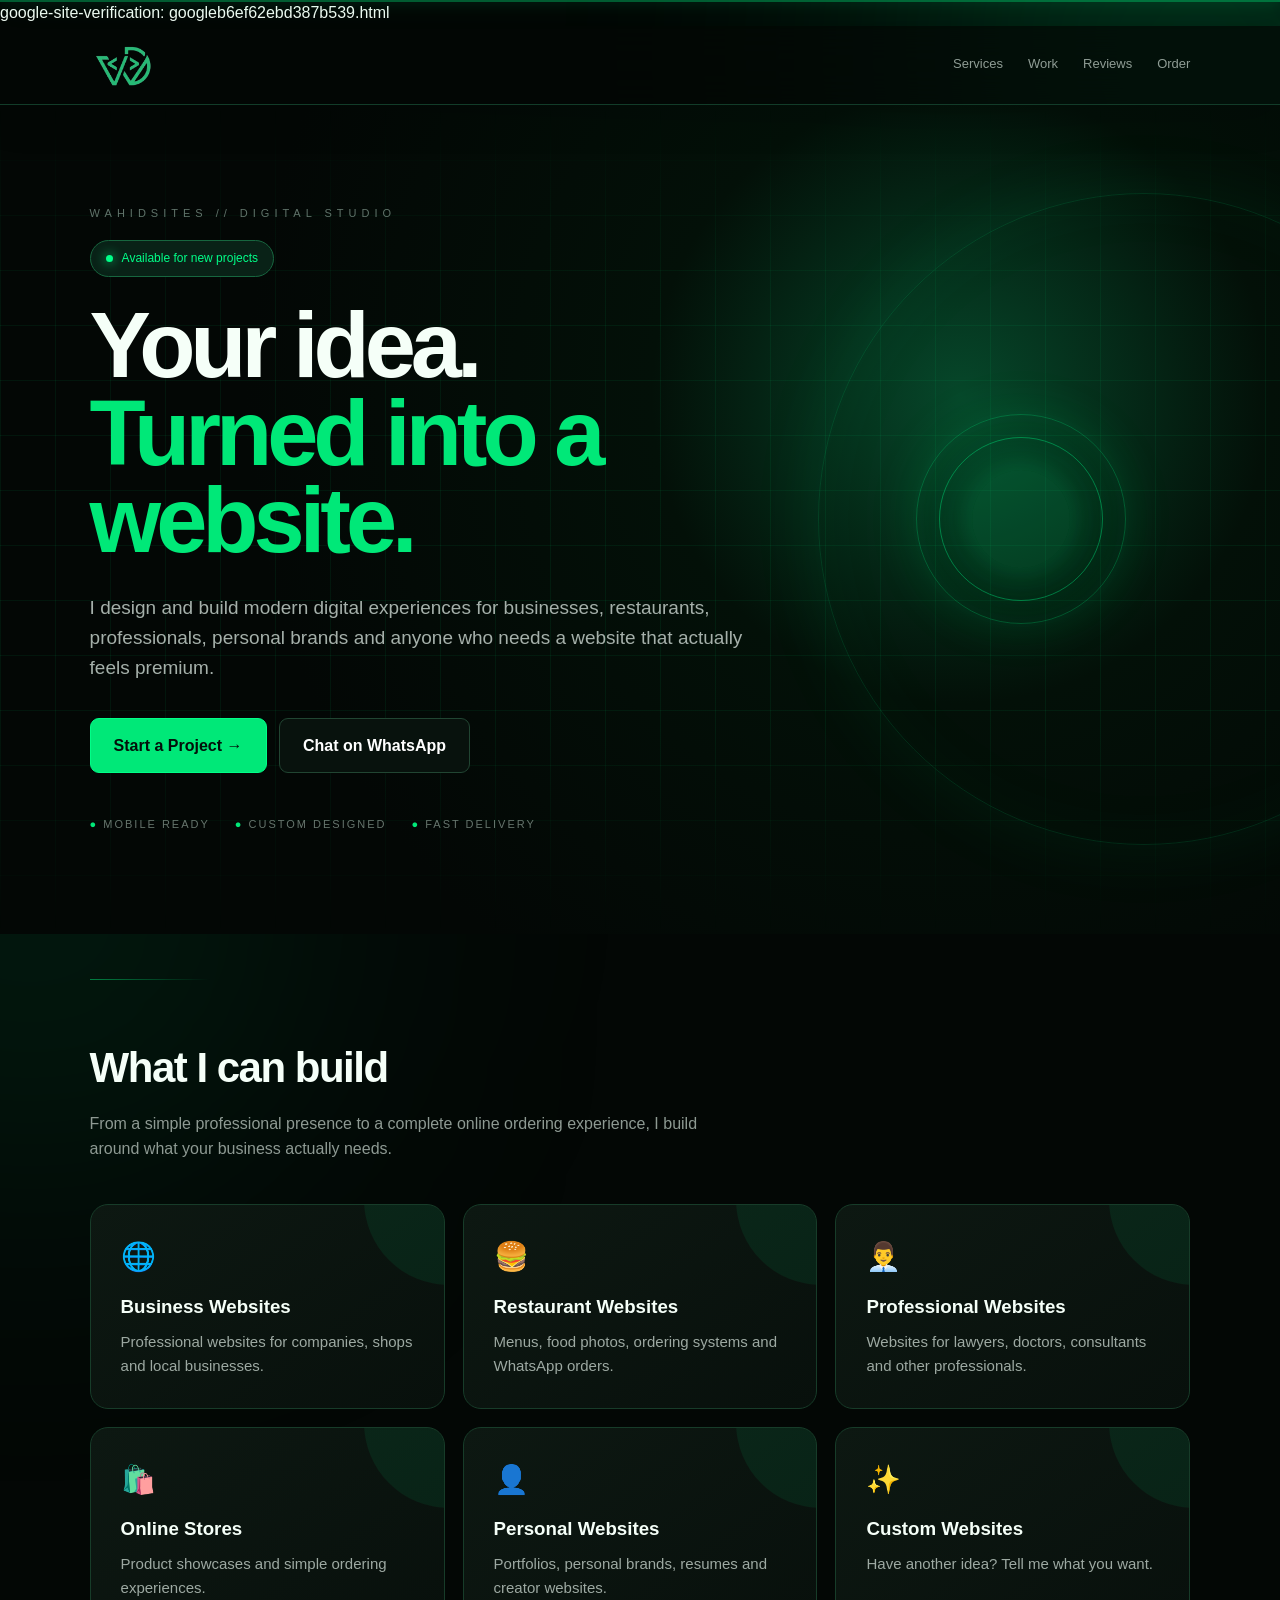
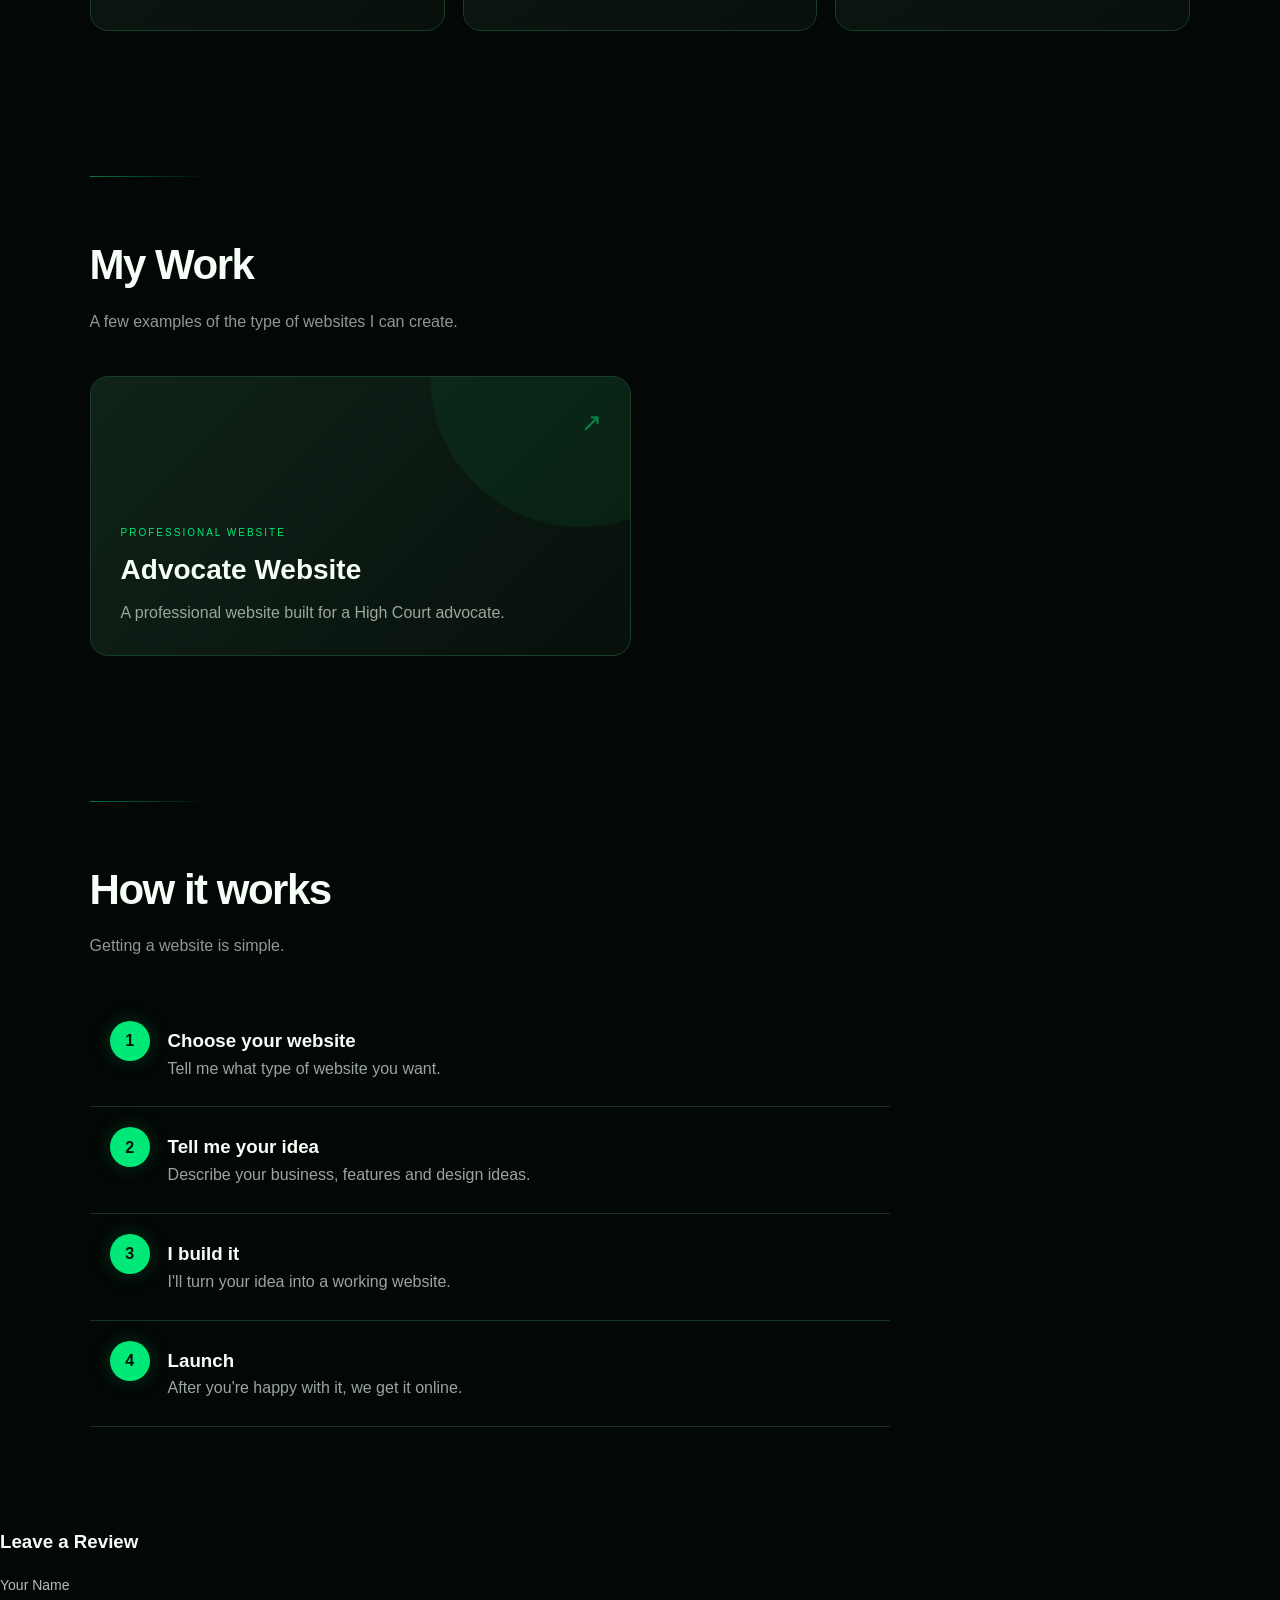
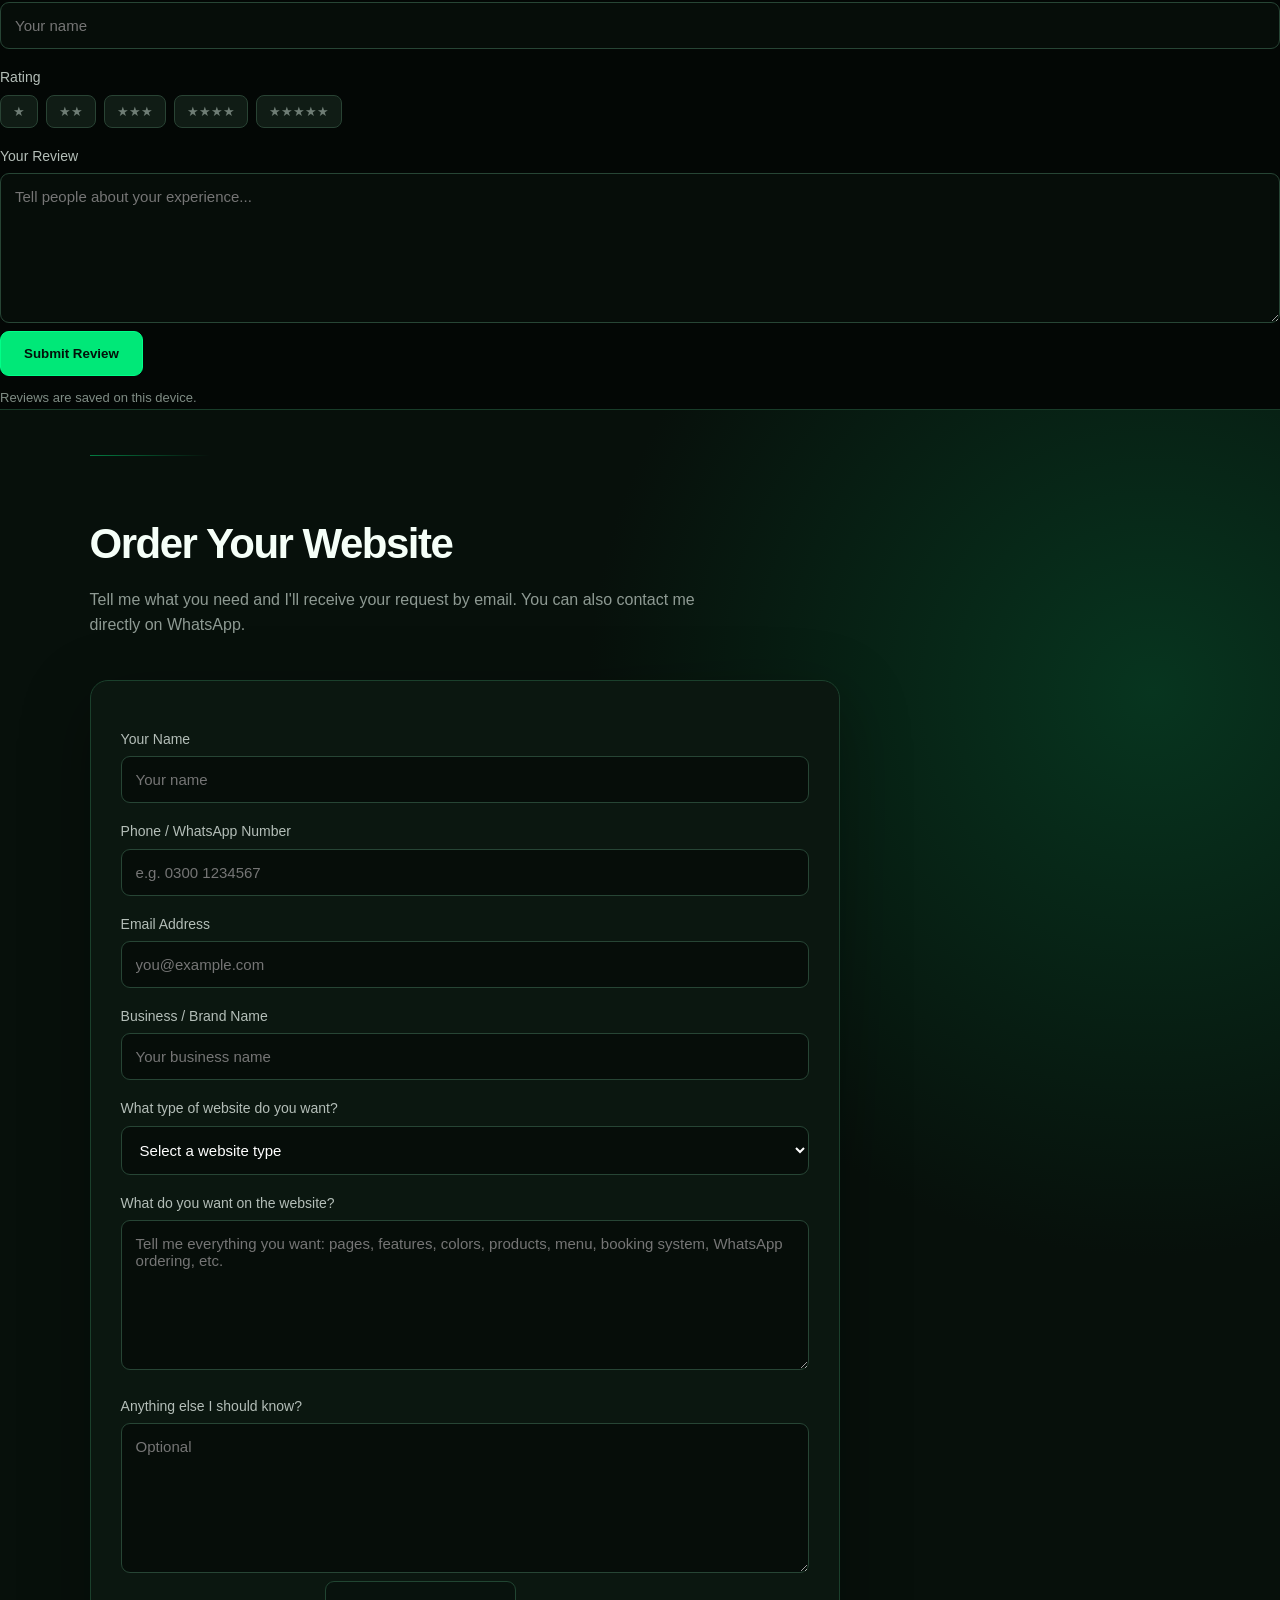
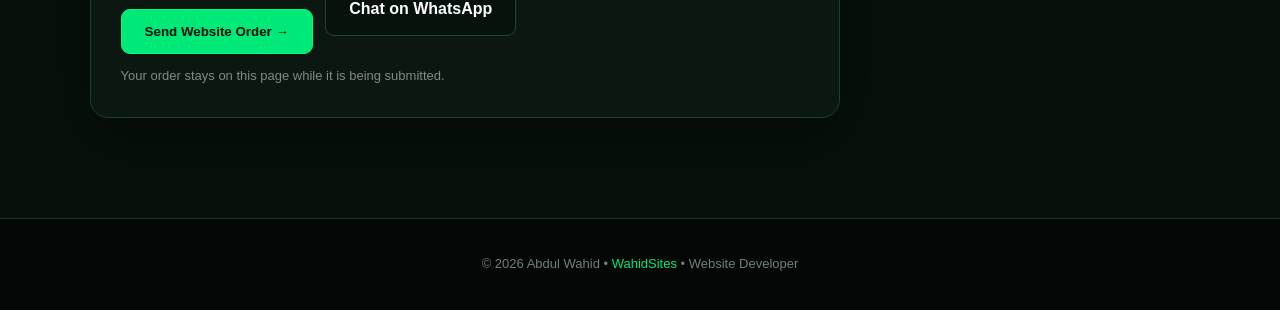
==== index.html @ 26270571 "Update print statement from 'Hello' to 'Goodbye'" ====
<!DOCTYPE html>
<html lang="en">
<head>
<meta charset="UTF-8">
   google-site-verification: googleb6ef62ebd387b539.html
<meta name="google-site-verification" content="Mz0aRYkKHpC87DE970Jz49pxhAoBp7VcZdYqA53B01c" />
   <meta name="viewport" content="width=device-width, initial-scale=1.0">
<title>Abdul Wahid | WahidSites</title>
<meta name="description" content="Abdul Wahid creates modern, futuristic websites for businesses, restaurants, professionals and personal brands.">
<style>
/* =========================
   RESET
========================= */
*{
    box-sizing:border-box;
    margin:0;
    padding:0;
}
html{
    scroll-behavior:smooth;
}
body{
    font-family:Arial,Helvetica,sans-serif;
    background:#030705;
    color:#f5fff8;
    line-height:1.6;
    overflow-x:hidden;
    cursor:default;
}
a{
    text-decoration:none;
    color:inherit;
}
button,
input,
textarea,
select{
    font-family:inherit;
}
/* =========================
   FUTURISTIC BACKGROUND
========================= */
body::before{
    content:"";
    position:fixed;
    width:600px;
    height:600px;
    background:#00ff8830;
    filter:blur(150px);
    border-radius:50%;
    top:-250px;
    right:-220px;
    z-index:-5;
    animation:floatGlow 10s ease-in-out infinite alternate;
}
body::after{
    content:"";
    position:fixed;
    width:500px;
    height:500px;
    background:#008f5030;
    filter:blur(150px);
    border-radius:50%;
    bottom:-250px;
    left:-220px;
    z-index:-5;
    animation:floatGlow 12s ease-in-out infinite alternate-reverse;
}
/* =========================
   ANIMATIONS
========================= */
@keyframes floatGlow{
    0%{
        transform:translate(0,0) scale(1);
    }
    100%{
        transform:translate(80px,60px) scale(1.25);
    }
}
@keyframes glow{
    0%,100%{
        text-shadow:
        0 0 8px #00ff8840,
        0 0 20px #00ff8820;
    }
    50%{
        text-shadow:
        0 0 15px #00ff8880,
        0 0 40px #00ff8840;
    }
}
@keyframes pulse{
    0%,100%{
        box-shadow:0 0 0 0 #00ff8830;
    }
    50%{
        box-shadow:0 0 0 14px #00ff8800;
    }
}
@keyframes slideUp{
    from{
        opacity:0;
        transform:translateY(45px);
    }
    to{
        opacity:1;
        transform:translateY(0);
    }
}
@keyframes fadeIn{
    from{
        opacity:0;
    }
    to{
        opacity:1;
    }
}
@keyframes spin{
    from{
        transform:rotate(0deg);
    }
    to{
        transform:rotate(360deg);
    }
}
@keyframes reverseSpin{
    from{
        transform:rotate(360deg);
    }
    to{
        transform:rotate(0deg);
    }
}
@keyframes scan{
    0%{
        transform:translateY(-100%);
        opacity:0;
    }
    15%{
        opacity:1;
    }
    85%{
        opacity:1;
    }
    100%{
        transform:translateY(100vh);
        opacity:0;
    }
}
@keyframes gridMove{
    from{
        background-position:0 0;
    }
    to{
        background-position:0 80px;
    }
}
@keyframes float{
    0%,100%{
        transform:translateY(0);
    }
    50%{
        transform:translateY(-12px);
    }
}
@keyframes blink{
    0%,45%{
        opacity:1;
    }
    50%,100%{
        opacity:0;
    }
}
@keyframes borderFlow{
    0%{
        background-position:0% 50%;
    }
    50%{
        background-position:100% 50%;
    }
    100%{
        background-position:0% 50%;
    }
}
/* =========================
   PAGE SCAN LINE
========================= */
body{
    position:relative;
}
body .scanline{
    position:fixed;
    left:0;
    top:0;
    width:100%;
    height:2px;
    background:#00ff88;
    box-shadow:
        0 0 12px #00ff88,
        0 0 30px #00ff88;
    opacity:.35;
    z-index:9999;
    pointer-events:none;
    animation:scan 8s linear infinite;
}
/* =========================
   NAVIGATION
========================= */
nav{
    position:sticky;
    top:0;
    z-index:1000;
    background:rgba(3,7,5,.72);
    backdrop-filter:blur(22px);
    border-bottom:1px solid #123c29;
    padding:15px 7%;
    display:flex;
    justify-content:space-between;
    align-items:center;
    box-shadow:
        0 10px 40px #00000030;
}
.logo{
    width:150px;
    height:48px;
    display:flex;
    align-items:center;
}
.logo img{
    max-width:150px;
    max-height:48px;
    object-fit:contain;
}
.logo-placeholder{
    font-size:22px;
    font-weight:bold;
    letter-spacing:-1px;
}
.logo-placeholder span{
    color:#00e878;
}
nav .links{
    display:flex;
    align-items:center;
}
nav a{
    margin-left:25px;
    color:#8f9d95;
    font-size:13px;
    transition:.3s;
    position:relative;
}
nav a::after{
    content:"";
    position:absolute;
    left:0;
    bottom:-7px;
    width:0;
    height:1px;
    background:#00ff88;
    box-shadow:0 0 8px #00ff88;
    transition:.3s;
}
nav a:hover{
    color:#00ff88;
    text-shadow:0 0 12px #00ff8866;
}
nav a:hover::after{
    width:100%;
}
/* =========================
   HERO
========================= */
.hero{
    min-height:92vh;
    display:flex;
    align-items:center;
    padding:100px 7%;
    position:relative;
    overflow:hidden;
    background:
        radial-gradient(
            circle at 75% 35%,
            #06472a 0,
            #031008 28%,
            #030705 65%
        );
}
/* Futuristic grid */
.hero::before{
    content:"";
    position:absolute;
    inset:0;
    background-image:
        linear-gradient(#00ff8810 1px,transparent 1px),
        linear-gradient(90deg,#00ff8810 1px,transparent 1px);
    background-size:55px 55px;
    mask-image:
        linear-gradient(
            to bottom,
            transparent,
            black 25%,
            black 75%,
            transparent
        );
    animation:gridMove 8s linear infinite;
    pointer-events:none;
}
/* Massive orbital ring */
.hero::after{
    content:"";
    position:absolute;
    width:650px;
    height:650px;
    right:-190px;
    top:50%;
    transform:translateY(-50%);
    border:1px solid #00ff8820;
    border-radius:50%;
    box-shadow:
        0 0 80px #00ff8810,
        inset 0 0 80px #00ff8808;
    animation:spin 25s linear infinite;
    pointer-events:none;
}
.hero-content{
    max-width:850px;
    position:relative;
    z-index:5;
    animation:slideUp 1s ease;
}
/* Decorative futuristic text */
.hero-kicker{
    color:#60736a;
    font-size:11px;
    letter-spacing:5px;
    text-transform:uppercase;
    margin-bottom:18px;
}
.badge{
    display:inline-flex;
    align-items:center;
    gap:9px;
    border:1px solid #17663f;
    color:#00ff88;
    background:#092217;
    border-radius:30px;
    padding:8px 15px;
    font-size:12px;
    margin-bottom:25px;
    animation:pulse 3s infinite;
}
.badge-dot{
    width:7px;
    height:7px;
    border-radius:50%;
    background:#00ff88;
    box-shadow:0 0 12px #00ff88;
    animation:blink 1.5s infinite;
}
h1{
    font-size:clamp(48px,8vw,92px);
    line-height:.95;
    letter-spacing:-5px;
    margin-bottom:28px;
}
h1 .green{
    color:#00e878;
    animation:glow 3s infinite;
}
.hero p{
    color:#a5b0aa;
    font-size:19px;
    max-width:680px;
    margin-bottom:34px;
}
.hero-status{
    display:flex;
    gap:25px;
    margin-top:35px;
    color:#66756d;
    font-size:11px;
    letter-spacing:2px;
    text-transform:uppercase;
}
.hero-status span{
    color:#00e878;
}
/* =========================
   HERO ORB
========================= */
.hero-orb{
    position:absolute;
    right:12%;
    top:50%;
    width:210px;
    height:210px;
    transform:translateY(-50%);
    border-radius:50%;
    border:1px solid #00ff8840;
    box-shadow:
        0 0 50px #00ff8820,
        inset 0 0 50px #00ff8815;
    animation:float 5s ease-in-out infinite;
    z-index:2;
}
.hero-orb::before{
    content:"";
    position:absolute;
    inset:22px;
    border:1px solid #00ff8860;
    border-radius:50%;
    animation:reverseSpin 12s linear infinite;
}
.hero-orb::after{
    content:"";
    position:absolute;
    inset:55px;
    border-radius:50%;
    background:#00ff8820;
    box-shadow:
        0 0 50px #00ff8840,
        0 0 100px #00ff8820;
    animation:pulse 2.5s infinite;
}
/* =========================
   BUTTONS
========================= */
.btn{
    display:inline-block;
    background:#00e878;
    color:#03100a;
    font-weight:bold;
    padding:14px 23px;
    border-radius:9px;
    border:1px solid #00ff88;
    cursor:pointer;
    margin-right:8px;
    transition:.35s;
    position:relative;
    overflow:hidden;
    box-shadow:0 0 0 0 #00ff8800;
}
.btn::before{
    content:"";
    position:absolute;
    top:0;
    left:-120%;
    width:100%;
    height:100%;
    background:linear-gradient(
        90deg,
        transparent,
        #ffffff55,
        transparent
    );
    transition:.5s;
}
.btn:hover::before{
    left:120%;
}
.btn:hover{
    transform:translateY(-5px) scale(1.04);
    background:#31ff9d;
    box-shadow:
        0 12px 40px #00ff8838,
        0 0 25px #00ff8820;
}
.btn.dark{
    background:#08120d;
    color:white;
    border:1px solid #214532;
}
.btn.dark:hover{
    background:#10261a;
    border-color:#00e878;
}
/* =========================
   SECTIONS
========================= */
section{
    padding:100px 7%;
    position:relative;
}
.section-title{
    font-size:42px;
    margin-bottom:10px;
    letter-spacing:-1.5px;
}
.section-sub{
    color:#8e9a93;
    max-width:650px;
    margin-bottom:42px;
}
/* =========================
   SECTION DECORATION
========================= */
section::before{
    content:"";
    position:absolute;
    width:120px;
    height:1px;
    top:45px;
    left:7%;
    background:linear-gradient(
        90deg,
        #00e878,
        transparent
    );
    opacity:.5;
}
/* =========================
   SERVICES
========================= */
.grid{
    display:grid;
    grid-template-columns:repeat(3,1fr);
    gap:18px;
}
.card{
    background:
        linear-gradient(
            145deg,
            #0d1812,
            #08100c
        );
    border:1px solid #173c29;
    border-radius:18px;
    padding:30px;
    transition:.45s;
    position:relative;
    overflow:hidden;
}
.card::before{
    content:"";
    position:absolute;
    width:170px;
    height:170px;
    background:#00ff8812;
    border-radius:50%;
    right:-90px;
    top:-90px;
    transition:.5s;
}
.card::after{
    content:"";
    position:absolute;
    left:-100%;
    top:0;
    width:70%;
    height:1px;
    background:linear-gradient(
        90deg,
        transparent,
        #00ff88,
        transparent
    );
    transition:.6s;
}
.card:hover{
    transform:translateY(-12px) scale(1.015);
    border-color:#00e878;
    box-shadow:
        0 25px 60px #00ff8815,
        0 0 25px #00ff8808;
}
.card:hover::before{
    transform:scale(2.2);
}
.card:hover::after{
    left:120%;
}
.card h3{
    margin:12px 0 8px;
}
.card p{
    color:#9da9a2;
    font-size:15px;
}
.icon{
    font-size:28px;
    transition:.45s;
}
.card:hover .icon{
    transform:scale(1.3) rotate(8deg);
    filter:drop-shadow(0 0 10px #00ff88);
}
/* =========================
   WORK
========================= */
.work{
    display:grid;
    grid-template-columns:repeat(2,1fr);
    gap:18px;
}
.project{
    min-height:280px;
    border-radius:18px;
    padding:30px;
    background:
        linear-gradient(
            135deg,
            #102319,
            #07100b
        );
    border:1px solid #183d2a;
    display:flex;
    flex-direction:column;
    justify-content:flex-end;
    transition:.45s;
    position:relative;
    overflow:hidden;
}
.project::before{
    content:"";
    position:absolute;
    width:300px;
    height:300px;
    background:#00e87810;
    border-radius:50%;
    top:-150px;
    right:-100px;
    transition:.6s;
}
.project::after{
    content:"↗";
    position:absolute;
    right:28px;
    top:25px;
    font-size:25px;
    color:#00e878;
    opacity:.5;
    transition:.3s;
}
.project:hover{
    transform:translateY(-10px);
    border-color:#00e878;
    box-shadow:
        0 25px 65px #00ff8817,
        inset 0 0 40px #00ff8808;
}
.project:hover::before{
    transform:scale(1.8);
}
.project:hover::after{
    transform:translate(5px,-5px);
    opacity:1;
}
.project small{
    color:#00e878;
    letter-spacing:2px;
    font-size:10px;
}
.project h3{
    font-size:28px;
    margin:7px 0;
}
.project p{
    color:#9ba69f;
}
/* =========================
   PROCESS
========================= */
.steps{
    max-width:800px;
}
.step{
    position:relative;
    padding:25px 25px 25px 78px;
    border-bottom:1px solid #173326;
    transition:.35s;
}
.step:hover{
    padding-left:90px;
    background:#00ff8805;
}
.step-number{
    position:absolute;
    left:20px;
    top:20px;
    width:40px;
    height:40px;
    border-radius:50%;
    background:#00e878;
    color:#03100a;
    font-weight:bold;
    display:flex;
    align-items:center;
    justify-content:center;
    box-shadow:
        0 0 20px #00ff8830;
    transition:.3s;
}
.step:hover .step-number{
    transform:scale(1.15);
    box-shadow:
        0 0 30px #00ff8860;
}
.step p{
    color:#9aa69f;
}
/* =========================
   REVIEW FORM
========================= */
.review-form{
    max-width:750px;
    background:#0c1711;
    border:1px solid #193c29;
    padding:30px;
    border-radius:18px;
    box-shadow:
        0 20px 60px #00000035;
}
.rating-buttons{
    display:flex;
    gap:8px;
    margin-bottom:10px;
}
.rating-buttons button{
    background:#101c15;
    color:#6f7d75;
    border:1px solid #294334;
    border-radius:8px;
    padding:8px 12px;
    cursor:pointer;
    transition:.2s;
}
.rating-buttons button:hover,
.rating-buttons button.selected{
    background:#00e878;
    color:#03100a;
    border-color:#00e878;
    box-shadow:0 0 15px #00ff8830;
}
/* =========================
   ORDER
========================= */
.order{
    background:
        radial-gradient(
            circle at 90% 20%,
            #07351f,
            #07100b 35%
        );
    border-top:1px solid #183c29;
}
form{
    max-width:750px;
    background:#0b1710;
    padding:30px;
    border-radius:18px;
    border:1px solid #1b402c;
    box-shadow:
        0 20px 70px #00000055;
}
label{
    display:block;
    color:#b4beb8;
    font-size:14px;
    margin:17px 0 6px;
}
input,
textarea,
select{
    width:100%;
    background:#060d09;
    color:white;
    border:1px solid #274535;
    border-radius:9px;
    padding:14px;
    font-size:15px;
    outline:none;
    transition:.3s;
}
input:focus,
textarea:focus,
select:focus{
    border-color:#00e878;
    box-shadow:
        0 0 0 3px #00ff8812,
        0 0 20px #00ff8808;
}
textarea{
    min-height:150px;
    resize:vertical;
}
.order-note{
    color:#7f8c84;
    font-size:13px;
    margin-top:12px;
}
.success-message{
    display:none;
    margin-top:20px;
    padding:18px;
    border-radius:12px;
    background:#092519;
    border:1px solid #00e878;
    color:#aaffd1;
    box-shadow:0 0 30px #00ff8815;
}
/* =========================
   WHATSAPP
========================= */
.whatsapp-float{
    position:fixed;
    right:22px;
    bottom:22px;
    width:58px;
    height:58px;
    border-radius:50%;
    background:#25d366;
    color:white;
    display:flex;
    align-items:center;
    justify-content:center;
    font-size:27px;
    z-index:2000;
    box-shadow:
        0 10px 35px #25d36655;
    animation:pulse 2.5s infinite;
    transition:.3s;
}
.whatsapp-float:hover{
    transform:scale(1.15);
    box-shadow:
        0 0 30px #25d366,
        0 10px 40px #25d36655;
}
/* =========================
   FOOTER
========================= */
footer{
    padding:35px 7%;
    text-align:center;
    color:#718078;
    border-top:1px solid #173326;
    font-size:13px;
}
.footer-green{
    color:#00e878;
}
/* =========================
   SCROLL REVEAL
========================= */
.reveal{
    opacity:0;
    transform:translateY(45px);
    transition:
        opacity .9s ease,
        transform .9s cubic-bezier(.2,.8,.2,1);
}
.reveal.visible{
    opacity:1;
    transform:translateY(0);
}
/* =========================
   MOBILE
========================= */
@media(max-width:900px){
    nav{
        padding:15px 5%;
    }
    nav .links a{
        margin-left:10px;
        font-size:11px;
    }
    .hero{
        padding:80px 6%;
    }
    .hero-orb{
        opacity:.25;
        right:-80px;
    }
    .grid,
    .work,
    .review-grid{
        grid-template-columns:1fr;
    }
    section{
        padding:75px 6%;
    }
    section::before{
        left:6%;
    }
}
@media(max-width:600px){
    nav{
        padding:13px 5%;
    }
    .logo{
        width:110px;
        height:40px;
    }
    .logo img{
        max-width:110px;
        max-height:40px;
    }
    nav .links{
        gap:7px;
    }
    nav a{
        margin-left:5px !important;
        font-size:9px !important;
    }
    .hero{
        min-height:88vh;
        padding:75px 6%;
    }
    .hero::after{
        width:450px;
        height:450px;
        right:-250px;
    }
    .hero-orb{
        width:160px;
        height:160px;
        right:-70px;
        opacity:.2;
    }
    .hero-kicker{
        font-size:9px;
        letter-spacing:3px;
    }
    h1{
        font-size:52px;
        letter-spacing:-4px;
    }
    .hero p{
        font-size:16px;
    }
    .hero-status{
        flex-direction:column;
        gap:8px;
    }
    .section-title{
        font-size:34px;
    }
    form{
        padding:22px;
    }
    .btn{
        margin-bottom:10px;
    }
}
/* =========================
   REDUCE MOTION
========================= */
@media(prefers-reduced-motion:reduce){
    *,
    *::before,
    *::after{
        animation-duration:.01ms !important;
        animation-iteration-count:1 !important;
        scroll-behavior:auto !important;
        transition-duration:.01ms !important;
    }
}
</style>
</head>
<body>
<div class="scanline"></div>
<!-- =========================
     NAVIGATION
========================= -->
<nav>
<div class="logo">
<!--
PUT YOUR LOGO HERE
Rename your logo file to:
logo.png
Then place it in the same folder as this HTML file.
-->
<img
    src="logo.png"
    alt="WahidSites Logo"
>
</div>
<div class="links">
<a href="#services">
    Services
</a>
<a href="#work">
    Work
</a>
<a href="#reviews">
    Reviews
</a>
<a href="#order">
    Order
</a>
</div>
</nav>
<!-- =========================
     HERO
========================= -->
<header class="hero">
<div class="hero-orb"></div>
<div class="hero-content">
<div class="hero-kicker">
    WAHIDSITES // DIGITAL STUDIO
</div>
<div class="badge">
    <span class="badge-dot"></span>
    Available for new projects
</div>
<h1>
    Your idea.
    <br>
    <span class="green">
        Turned into a website.
    </span>
</h1>
<p>
    I design and build modern digital experiences
    for businesses, restaurants, professionals,
    personal brands and anyone who needs a website
    that actually feels premium.
</p>
<a
    class="btn"
    href="#order"
>
    Start a Project →
</a>
<a
    class="btn dark"
    href="https://wa.me/923219494745"
    target="_blank"
>
    Chat on WhatsApp
</a>
<div class="hero-status">
    <div>
        <span>●</span> MOBILE READY
    </div>
    <div>
        <span>●</span> CUSTOM DESIGNED
    </div>
    <div>
        <span>●</span> FAST DELIVERY
    </div>
</div>
</div>
</header>
<!-- =========================
     SERVICES
========================= -->
<section
    id="services"
    class="reveal"
>
<h2 class="section-title">
    What I can build
</h2>
<p class="section-sub">
    From a simple professional presence to a complete
    online ordering experience, I build around what
    your business actually needs.
</p>
<div class="grid">
<div class="card">
    <div class="icon">
        🌐
    </div>
    <h3>
        Business Websites
    </h3>
    <p>
        Professional websites for companies,
        shops and local businesses.
    </p>
</div>
<div class="card">
    <div class="icon">
        🍔
    </div>
    <h3>
        Restaurant Websites
    </h3>
    <p>
        Menus, food photos, ordering systems
        and WhatsApp orders.
    </p>
</div>
<div class="card">
    <div class="icon">
        👨‍💼
    </div>
    <h3>
        Professional Websites
    </h3>
    <p>
        Websites for lawyers, doctors,
        consultants and other professionals.
    </p>
</div>
<div class="card">
    <div class="icon">
        🛍️
    </div>
    <h3>
        Online Stores
    </h3>
    <p>
        Product showcases and simple
        ordering experiences.
    </p>
</div>
<div class="card">
    <div class="icon">
        👤
    </div>
    <h3>
        Personal Websites
    </h3>
    <p>
        Portfolios, personal brands,
        resumes and creator websites.
    </p>
</div>
<div class="card">
    <div class="icon">
        ✨
    </div>
    <h3>
        Custom Websites
    </h3>
    <p>
        Have another idea?
        Tell me what you want.
    </p>
</div>
</div>
</section>
<!-- =========================
     WORK
========================= -->
<section
    id="work"
    class="reveal"
>
<h2 class="section-title">
    My Work
</h2>
<p class="section-sub">
    A few examples of the type of websites
    I can create.
</p>
<div class="work">
<a
    class="project"
    href="https://haroonchitrali.site"
    target="_blank"
>
    <small>
        PROFESSIONAL WEBSITE
    </small>
    <h3>
        Advocate Website
    </h3>
    <p>
        A professional website built for
        a High Court advocate.
    </p>
</a>
</div>
</section>
<!-- =========================
     PROCESS
========================= -->
<section class="reveal">
<h2 class="section-title">
    How it works
</h2>
<p class="section-sub">
    Getting a website is simple.
</p>
<div class="steps">
<div class="step">
    <div class="step-number">
        1
    </div>
    <h3>
        Choose your website
    </h3>
    <p>
        Tell me what type of website
        you want.
    </p>
</div>
<div class="step">
    <div class="step-number">
        2
    </div>
    <h3>
        Tell me your idea
    </h3>
    <p>
        Describe your business,
        features and design ideas.
    </p>
</div>
<div class="step">
    <div class="step-number">
        3
    </div>
    <h3>
        I build it
    </h3>
    <p>
        I'll turn your idea into
        a working website.
    </p>
</div>
<div class="step">
    <div class="step-number">
        4
    </div>
    <h3>
        Launch
    </h3>
    <p>
        After you're happy with it,
        we get it online.
    </p>
</div>
</div>
</section>
<h3>
    Leave a Review
</h3>
<label>
    Your Name
</label>
<input
    type="text"
    id="reviewName"
    placeholder="Your name"
>
<label>
    Rating
</label>
<div
    class="rating-buttons"
    id="ratingButtons"
>
    <button
        type="button"
        data-rating="1"
    >
        ★
    </button>
    <button
        type="button"
        data-rating="2"
    >
        ★★
    </button>
    <button
        type="button"
        data-rating="3"
    >
        ★★★
    </button>
    <button
        type="button"
        data-rating="4"
    >
        ★★★★
    </button>
    <button
        type="button"
        data-rating="5"
    >
        ★★★★★
    </button>
</div>
<label>
    Your Review
</label>
<textarea
    id="reviewText"
    placeholder="Tell people about your experience..."
></textarea>
<br>
<button
    class="btn"
    type="button"
    onclick="submitReview()"
>
    Submit Review
</button>
<p class="order-note">
    Reviews are saved on this device.
</p>
</div>
</section>
<!-- =========================
     ORDER
========================= -->
<section
    class="order reveal"
    id="order"
>
<h2 class="section-title">
    Order Your Website
</h2>
<p class="section-sub">
    Tell me what you need and I'll receive
    your request by email. You can also
    contact me directly on WhatsApp.
</p>
<form id="websiteOrder">
<input
    type="hidden"
    name="_subject"
    value="NEW WEBSITE ORDER — WahidSites"
>
<input
    type="hidden"
    name="_captcha"
    value="false"
>
<label>
    Your Name
</label>
<input
    type="text"
    name="name"
    id="customerName"
    placeholder="Your name"
    required
>
<label>
    Phone / WhatsApp Number
</label>
<input
    type="tel"
    name="phone"
    id="customerPhone"
    placeholder="e.g. 0300 1234567"
    required
>
<label>
    Email Address
</label>
<input
    type="email"
    name="email"
    id="customerEmail"
    placeholder="you@example.com"
>
<label>
    Business / Brand Name
</label>
<input
    type="text"
    name="business"
    id="businessName"
    placeholder="Your business name"
    required
>
<label>
    What type of website do you want?
</label>
<select
    name="websiteType"
    id="websiteType"
    required
>
    <option value="">
        Select a website type
    </option>
    <option>
        Business Website
    </option>
    <option>
        Restaurant / Food Website
    </option>
    <option>
        Professional Website
    </option>
    <option>
        Online Store
    </option>
    <option>
        Personal / Portfolio Website
    </option>
    <option>
        Custom Website
    </option>
</select>
<label>
    What do you want on the website?
</label>
<textarea
    name="details"
    id="websiteDetails"
    placeholder="Tell me everything you want: pages, features, colors, products, menu, booking system, WhatsApp ordering, etc."
    required
></textarea>
<label>
    Anything else I should know?
</label>
<textarea
    name="extra"
    id="extraDetails"
    placeholder="Optional"
></textarea>
<br>
<button
    type="submit"
    class="btn"
    id="submitButton"
>
    Send Website Order →
</button>
<a
    href="https://wa.me/923219494745"
    target="_blank"
    class="btn dark"
>
    Chat on WhatsApp
</a>
<p class="order-note">
    Your order stays on this page while
    it is being submitted.
</p>
<div
    class="success-message"
    id="successMessage"
>
    <strong>
        ✅ Order received!
    </strong>
    <br>
    Thanks! Your website request has been
    sent successfully. I'll get back to you soon.
</div>
</form>
</section>
<!-- =========================
     FOOTER
========================= -->
<footer>

© 2026 Abdul Wahid •

<span class="footer-green">
    WahidSites
</span>

• Website Developer

</footer>
<!-- =========================
     FLOATING WHATSAPP
========================= -->

<a
href=“https://wa.me/923219494745”
target=”_blank”
class=“whatsapp-float”
title=“Chat on WhatsApp”
aria-label=“Chat on WhatsApp”

☎
</a>
<!-- =========================
     JAVASCRIPT
========================= -->
<script>
/* =========================
   ORDER FORM
========================= */
document
.getElementById("websiteOrder")
.addEventListener(
    "submit",
    async function(event){
        event.preventDefault();
        const form =
            event.target;
        const button =
            document.getElementById(
                "submitButton"
            );
        const success =
            document.getElementById(
                "successMessage"
            );
        button.disabled =
            true;
        button.innerText =
            "Sending Order...";
        const formData =
            new FormData(form);
        try{
            const response =
                await fetch(
                    "https://formsubmit.co/ajax/abdulwahiddd801@gmail.com",
                    {
                        method:"POST",
                        body:formData,
                        headers:{
                            "Accept":
                            "application/json"
                        }
                    }
                );
            if(response.ok){
                form.reset();
                button.style.display =
                    "none";
                success.style.display =
                    "block";
                success.scrollIntoView({
                    behavior:"smooth",
                    block:"center"
                });
            }
            else{
                throw new Error(
                    "Submission failed"
                );
            }
        }
        catch(error){
            button.disabled =
                false;
            button.innerText =
                "Send Website Order →";
            alert(
                "Something went wrong. Please use the WhatsApp button instead."
            );
        }
    }
);
/* =========================
   REVIEW SYSTEM
========================= */
let selectedRating = 0;
const ratingButtons =
    document.querySelectorAll(
        "#ratingButtons button"
    );
ratingButtons.forEach(
    function(button){
        button.addEventListener(
            "click",
            function(){
                selectedRating =
                    Number(
                        this.dataset.rating
                    );
                ratingButtons.forEach(
                    function(btn){
                        btn.classList.remove(
                            "selected"
                        );
                    }
                );
                this.classList.add(
                    "selected"
                );
            }
        );
    }
);
function submitReview(){
    const name =
        document.getElementById(
            "reviewName"
        ).value.trim();
    const text =
        document.getElementById(
            "reviewText"
        ).value.trim();
    if(!name){
        alert(
            "Please enter your name."
        );
        return;
    }
    if(!selectedRating){
        alert(
            "Please choose a rating."
        );
        return;
    }
    if(!text){
        alert(
            "Please write your review."
        );
        return;
    }
    const review = {
        name:name,
        rating:selectedRating,
        text:text
    };
    const reviews =
        JSON.parse(
            localStorage.getItem(
                "wahidSitesReviews"
            ) || "[]"
        );
    reviews.push(review);
    localStorage.setItem(
        "wahidSitesReviews",
        JSON.stringify(reviews)
    );
    displayReviews();
    document.getElementById(
        "reviewName"
    ).value = "";
    document.getElementById(
        "reviewText"
    ).value = "";
    selectedRating =
        0;
    ratingButtons.forEach(
        function(btn){
            btn.classList.remove(
                "selected"
            );
        }
    );
    alert(
        "Thank you for your review! ⭐"
    );
}
function displayReviews(){
    const list =
        document.getElementById(
            "reviewList"
        );
    const reviews =
        JSON.parse(
            localStorage.getItem(
                "wahidSitesReviews"
            ) || "[]"
        );
    reviews.forEach(
        function(review){
            const card =
                document.createElement(
                    "div"
                );
            card.className =
                "review";
            const stars =
                "★".repeat(
                    review.rating
                );
            card.innerHTML =
                '<div class="stars">' +
                stars +
                '</div>' +
                '<p>' +
                escapeHTML(
                    review.text
                ) +
                '</p>' +
                '<strong>' +
                escapeHTML(
                    review.name
                ) +
                '</strong>';
            list.appendChild(
                card
            );
        }
    );
}
function escapeHTML(text){
    const div =
        document.createElement(
            "div"
        );
    div.textContent =
        text;
    return div.innerHTML;
}
/* =========================
   SCROLL ANIMATIONS
========================= */
const revealElements =
    document.querySelectorAll(
        ".reveal"
    );
const observer =
    new IntersectionObserver(
        function(entries){
            entries.forEach(
                function(entry){
                    if(
                        entry.isIntersecting
                    ){
                        entry.target.classList.add(
                            "visible"
                        );
                    }
                }
            );
        },
        {
            threshold:0.12
        }
    );
revealElements.forEach(
    function(element){
        observer.observe(
            element
        );
    }
);
/* =========================
   LOAD SAVED REVIEWS
========================= */
displayReviews();
/* =========================
   SUBTLE MOUSE PARALLAX
========================= */
document.addEventListener(
    "mousemove",
    function(event){
        const orb =
            document.querySelector(
                ".hero-orb"
            );
        if(!orb){
            return;
        }
        const x =
            (event.clientX /
            window.innerWidth -
            0.5) * 18;
        const y =
            (event.clientY /
            window.innerHeight -
            0.5) * 18;
        orb.style.marginLeft =
            x + "px";
        orb.style.marginTop =
            y + "px";
    }
);
</script>
</body>
</html>
</html>
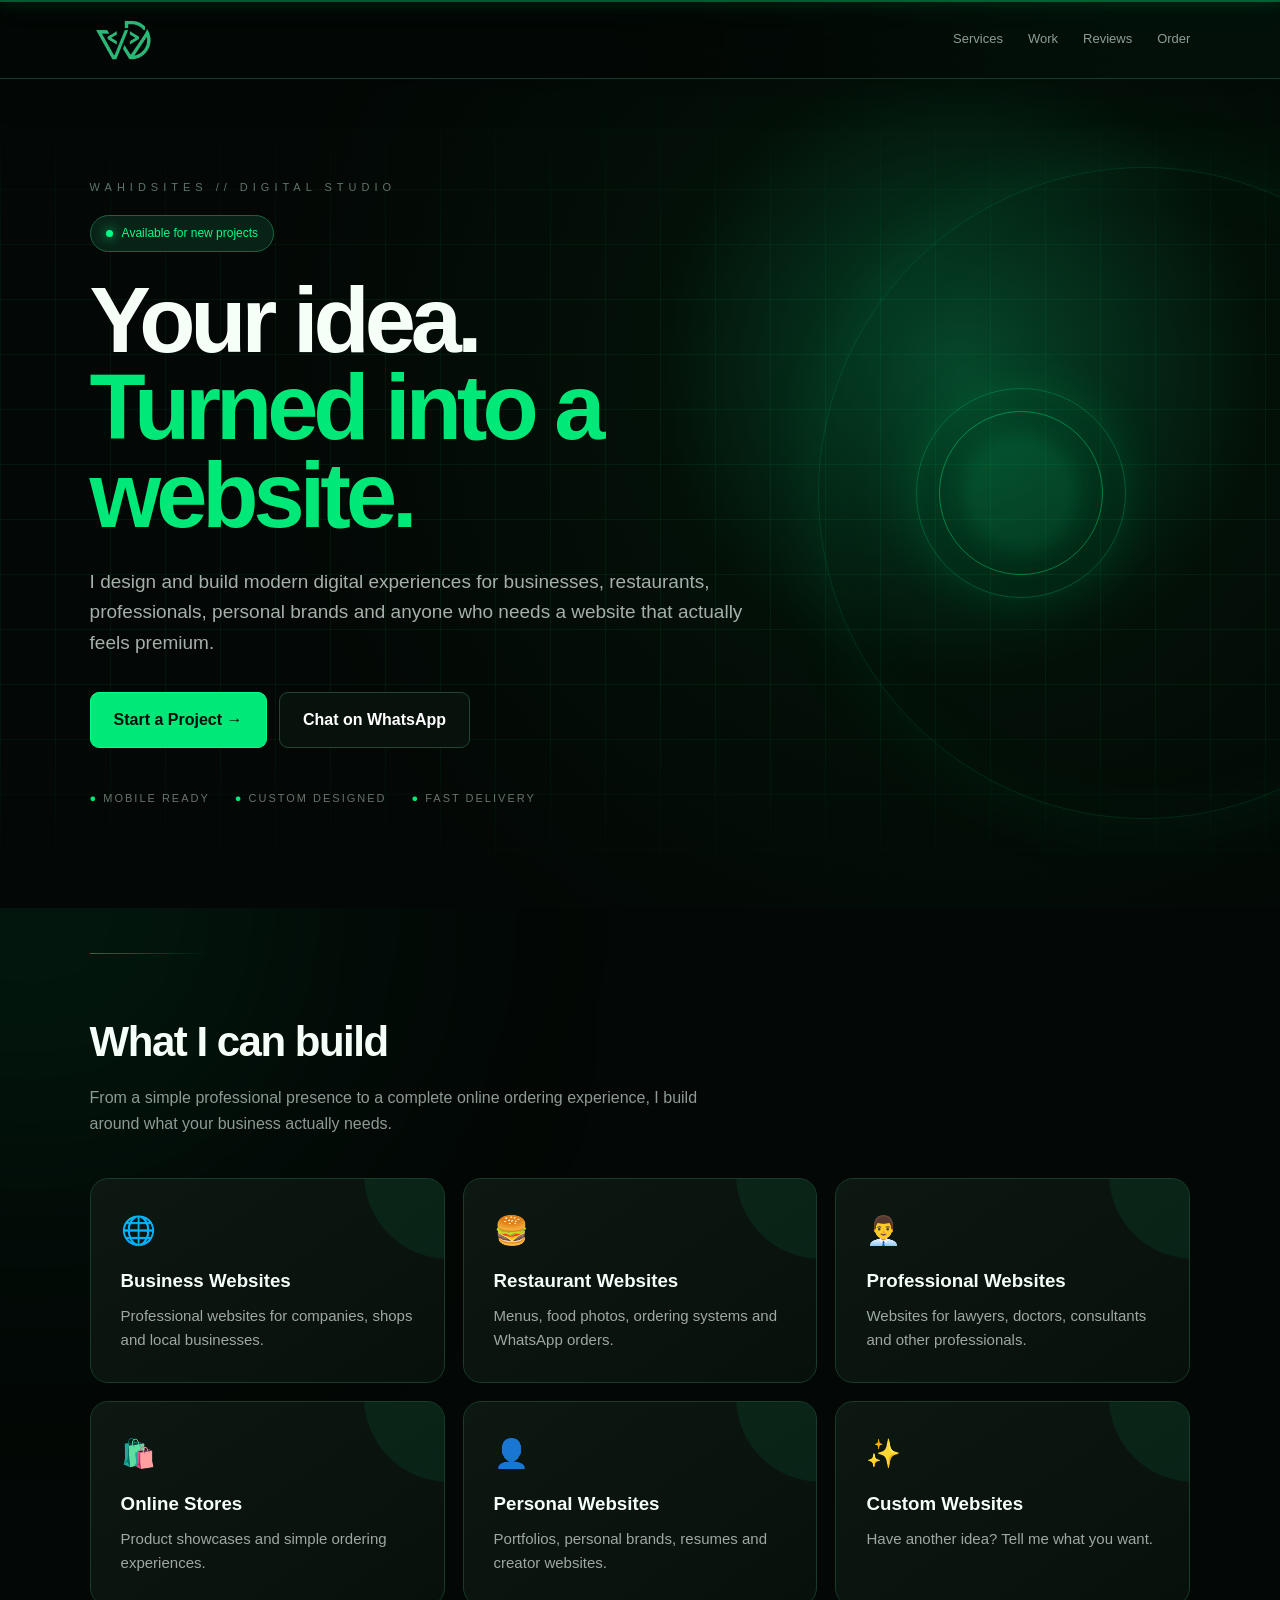
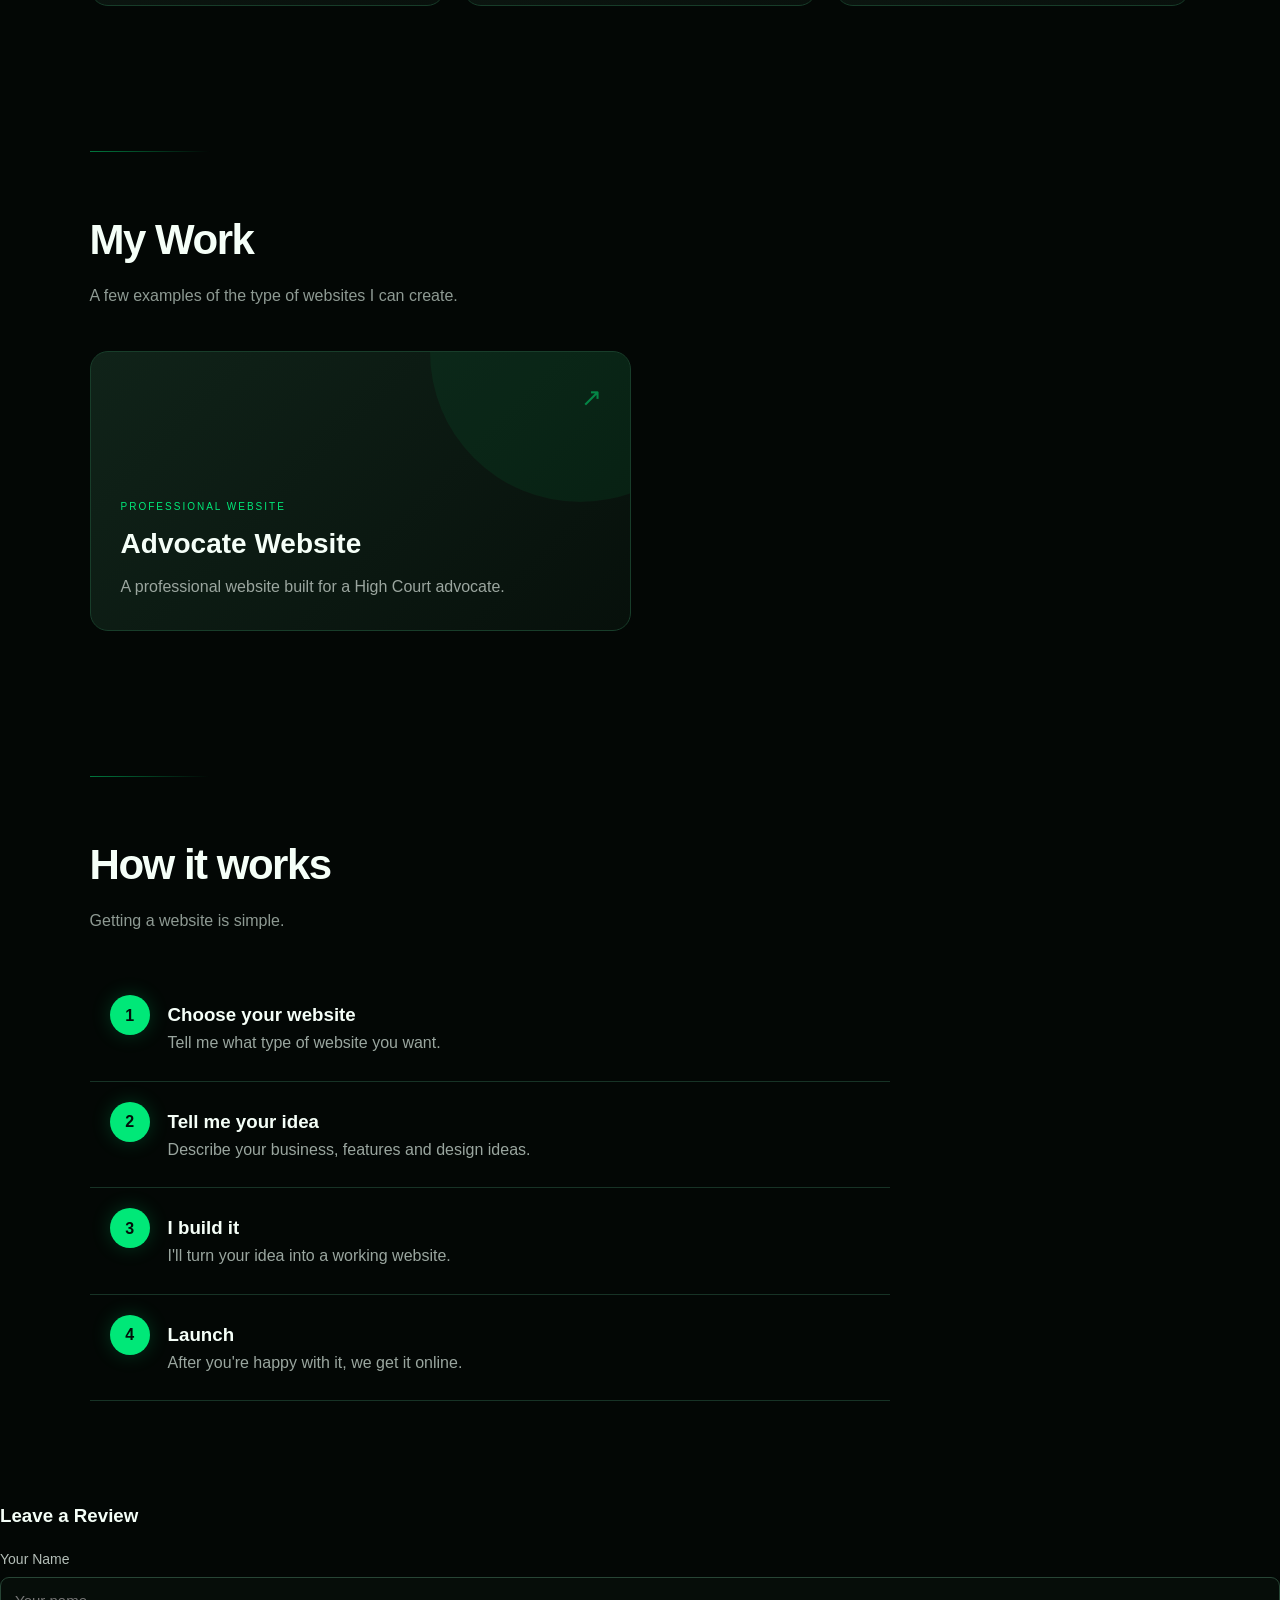
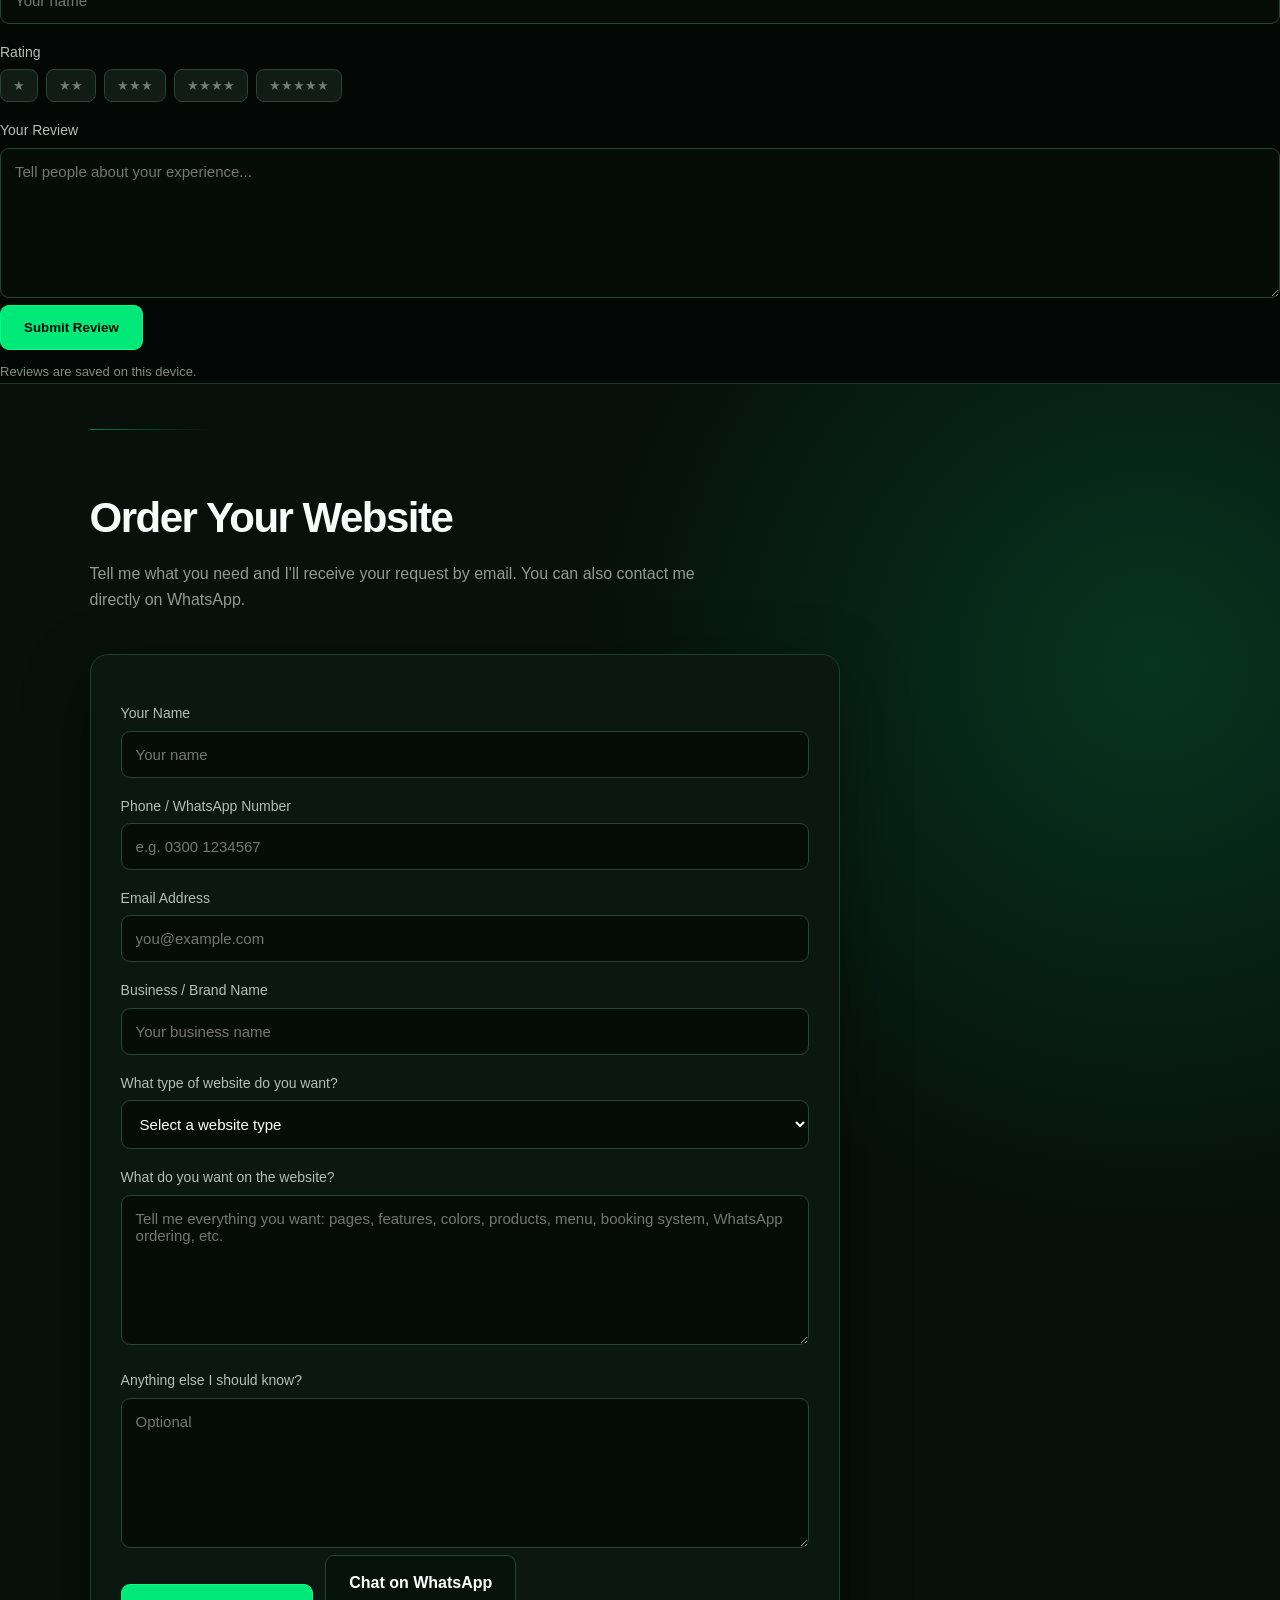
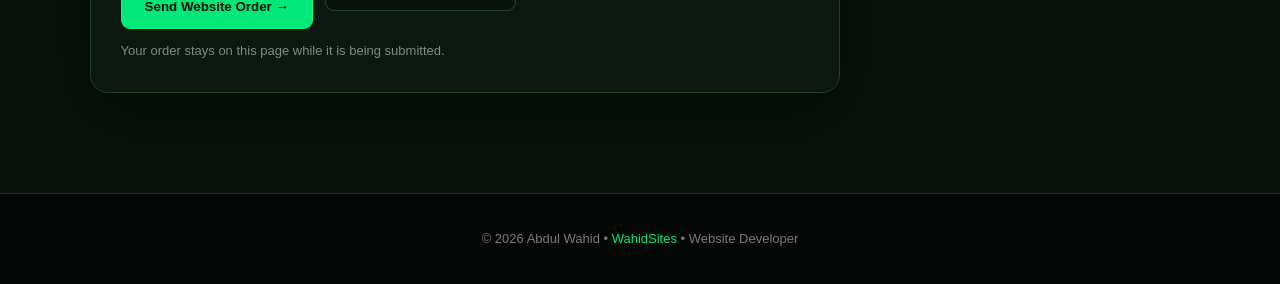
==== commit 4ed1e62f: "Update index.html" ====
--- a/index.html
+++ b/index.html
@@ -2,8 +2,7 @@
 <html lang="en">
 <head>
 <meta charset="UTF-8">
-   google-site-verification: googleb6ef62ebd387b539.html
-<meta name="google-site-verification" content="Mz0aRYkKHpC87DE970Jz49pxhAoBp7VcZdYqA53B01c" />
+   <meta name="google-site-verification" content="ZnlDH8jQMWhoMhzJ5xz4nbl1F5G22OYUC1wZg8396gc" />
    <meta name="viewport" content="width=device-width, initial-scale=1.0">
 <title>Abdul Wahid | WahidSites</title>
 <meta name="description" content="Abdul Wahid creates modern, futuristic websites for businesses, restaurants, professionals and personal brands.">
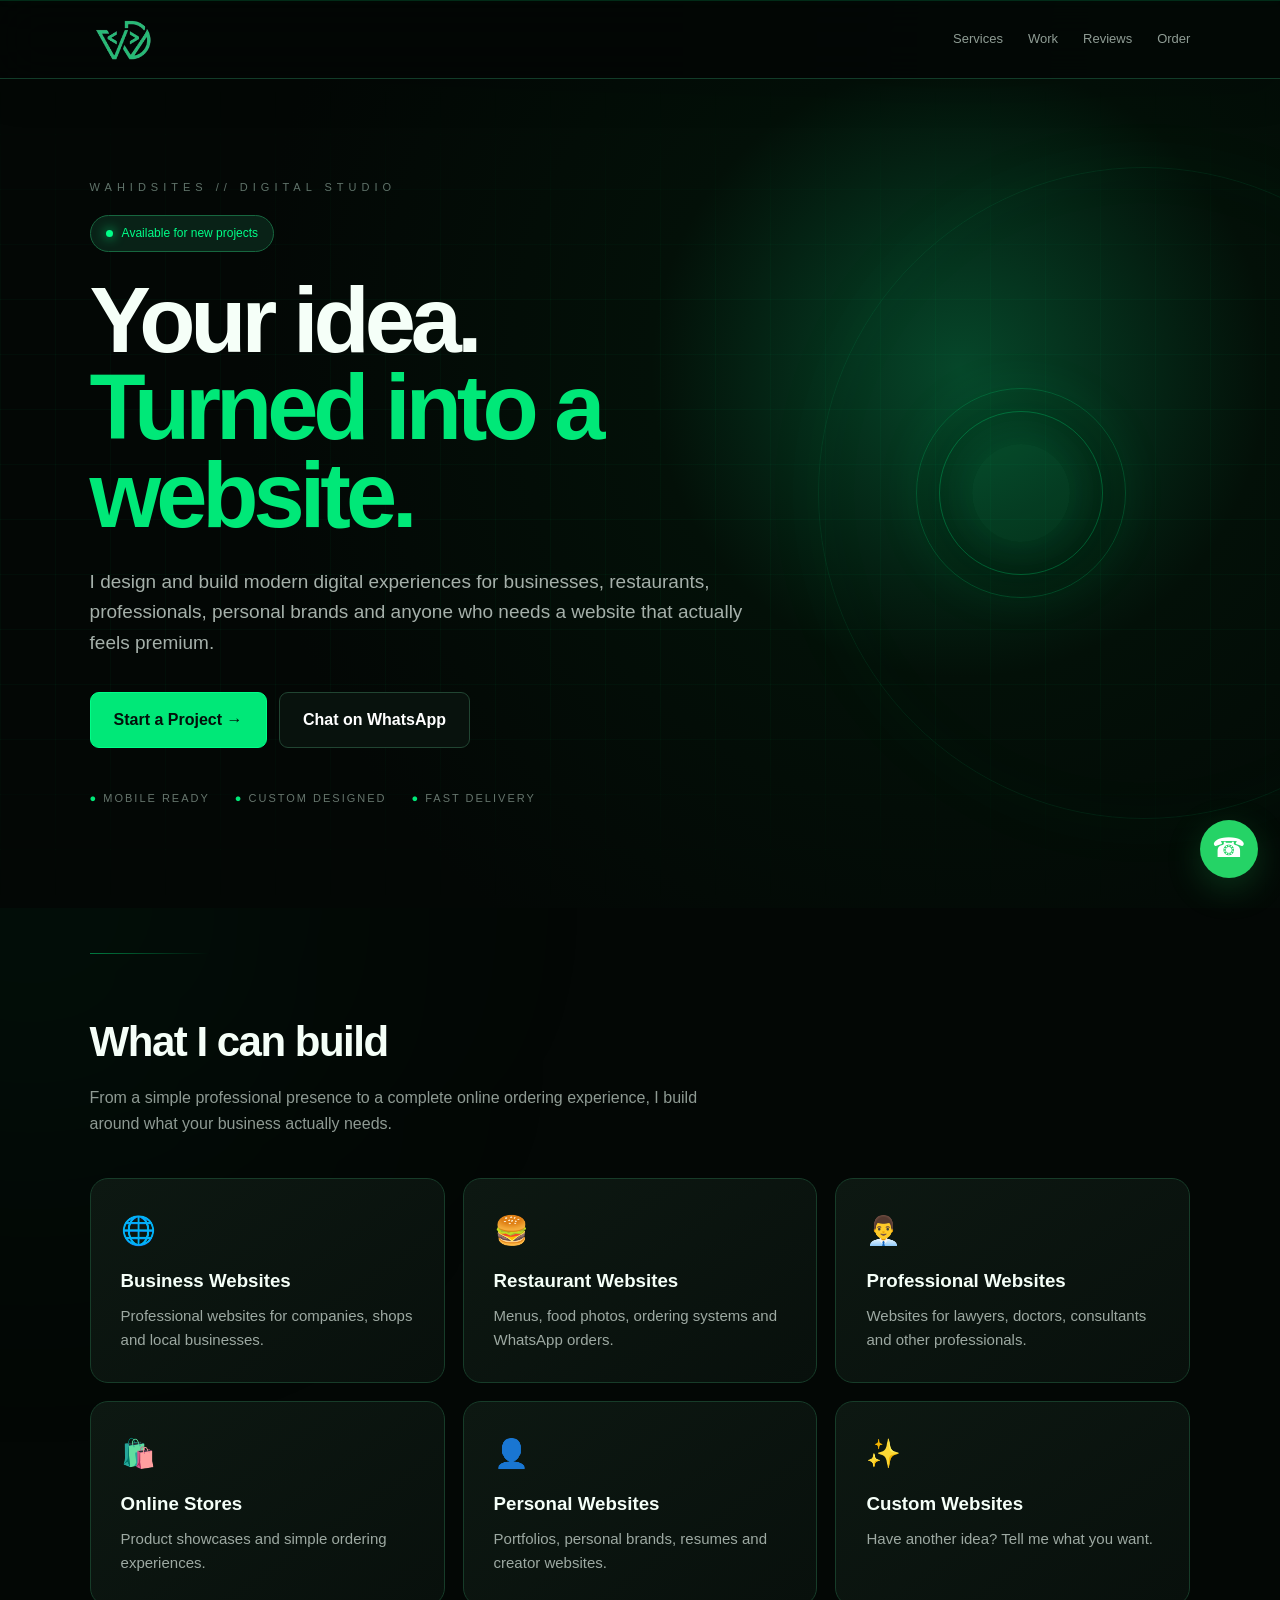
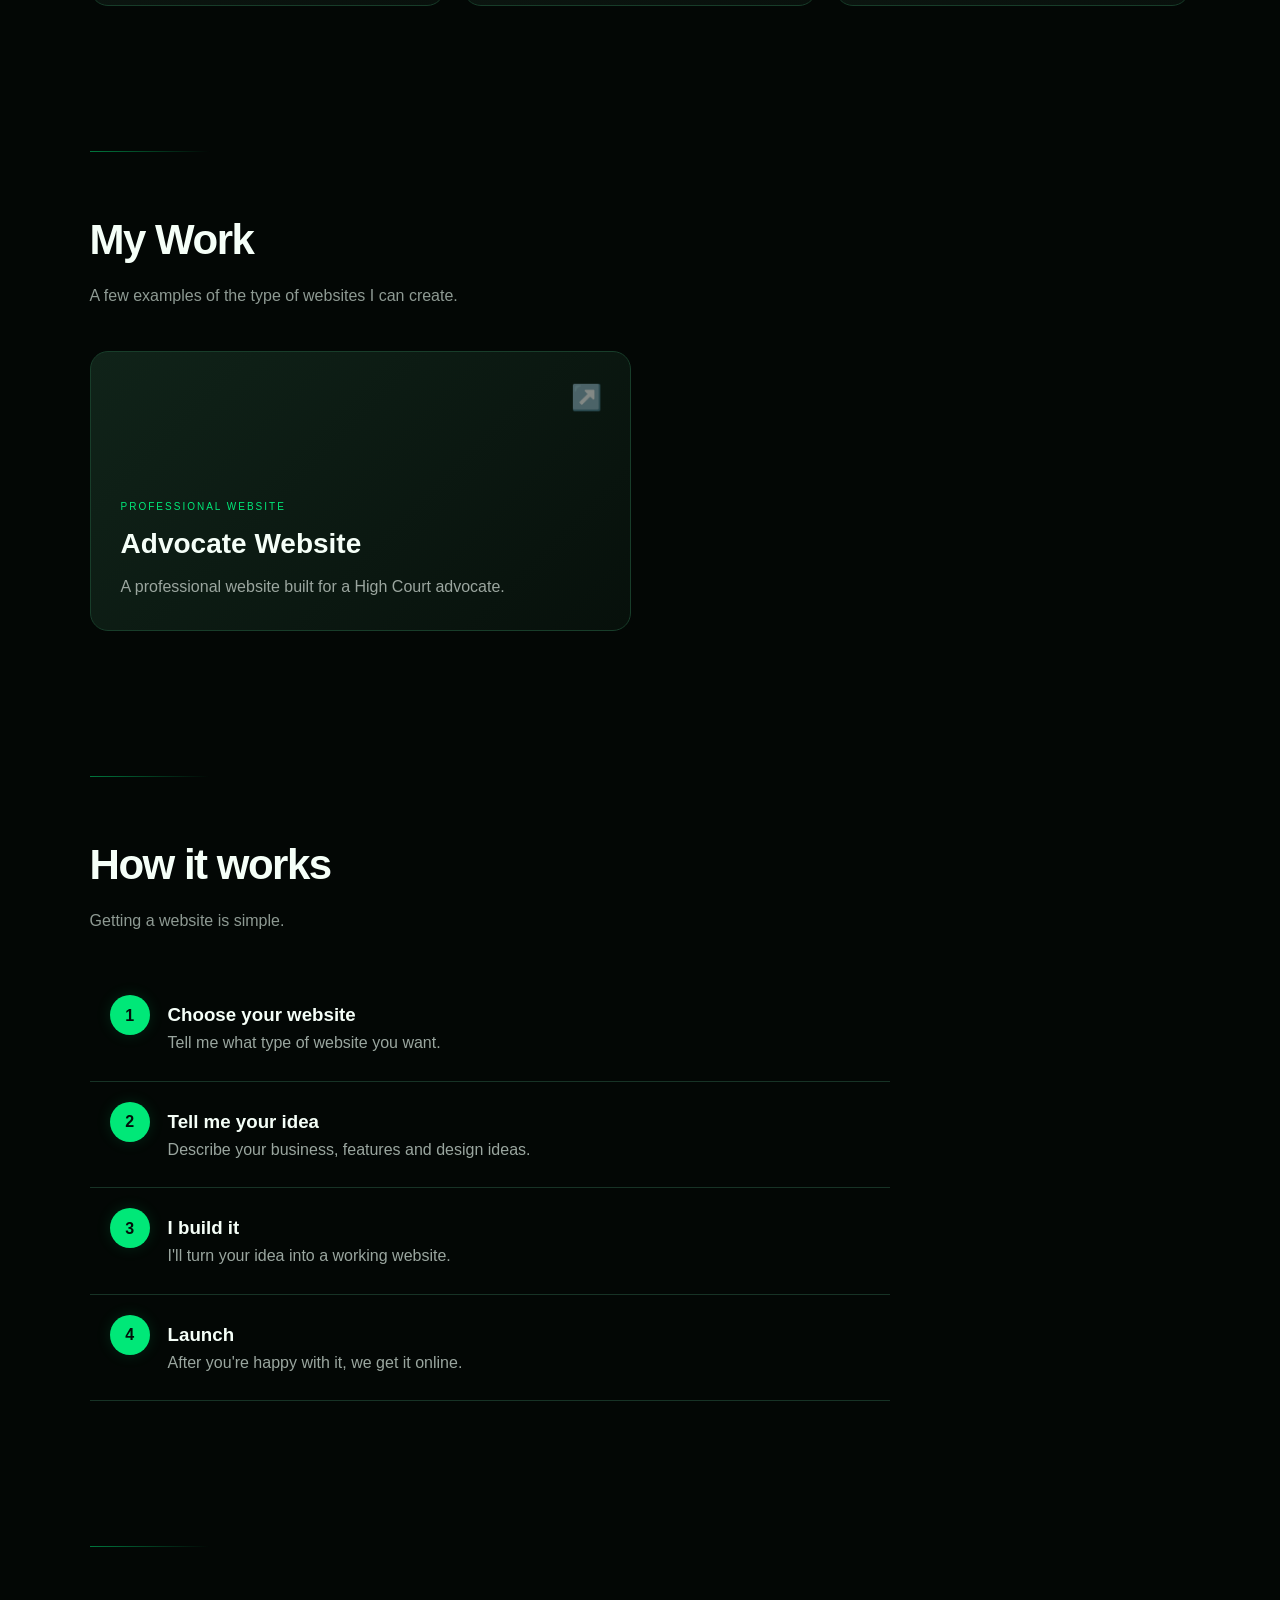
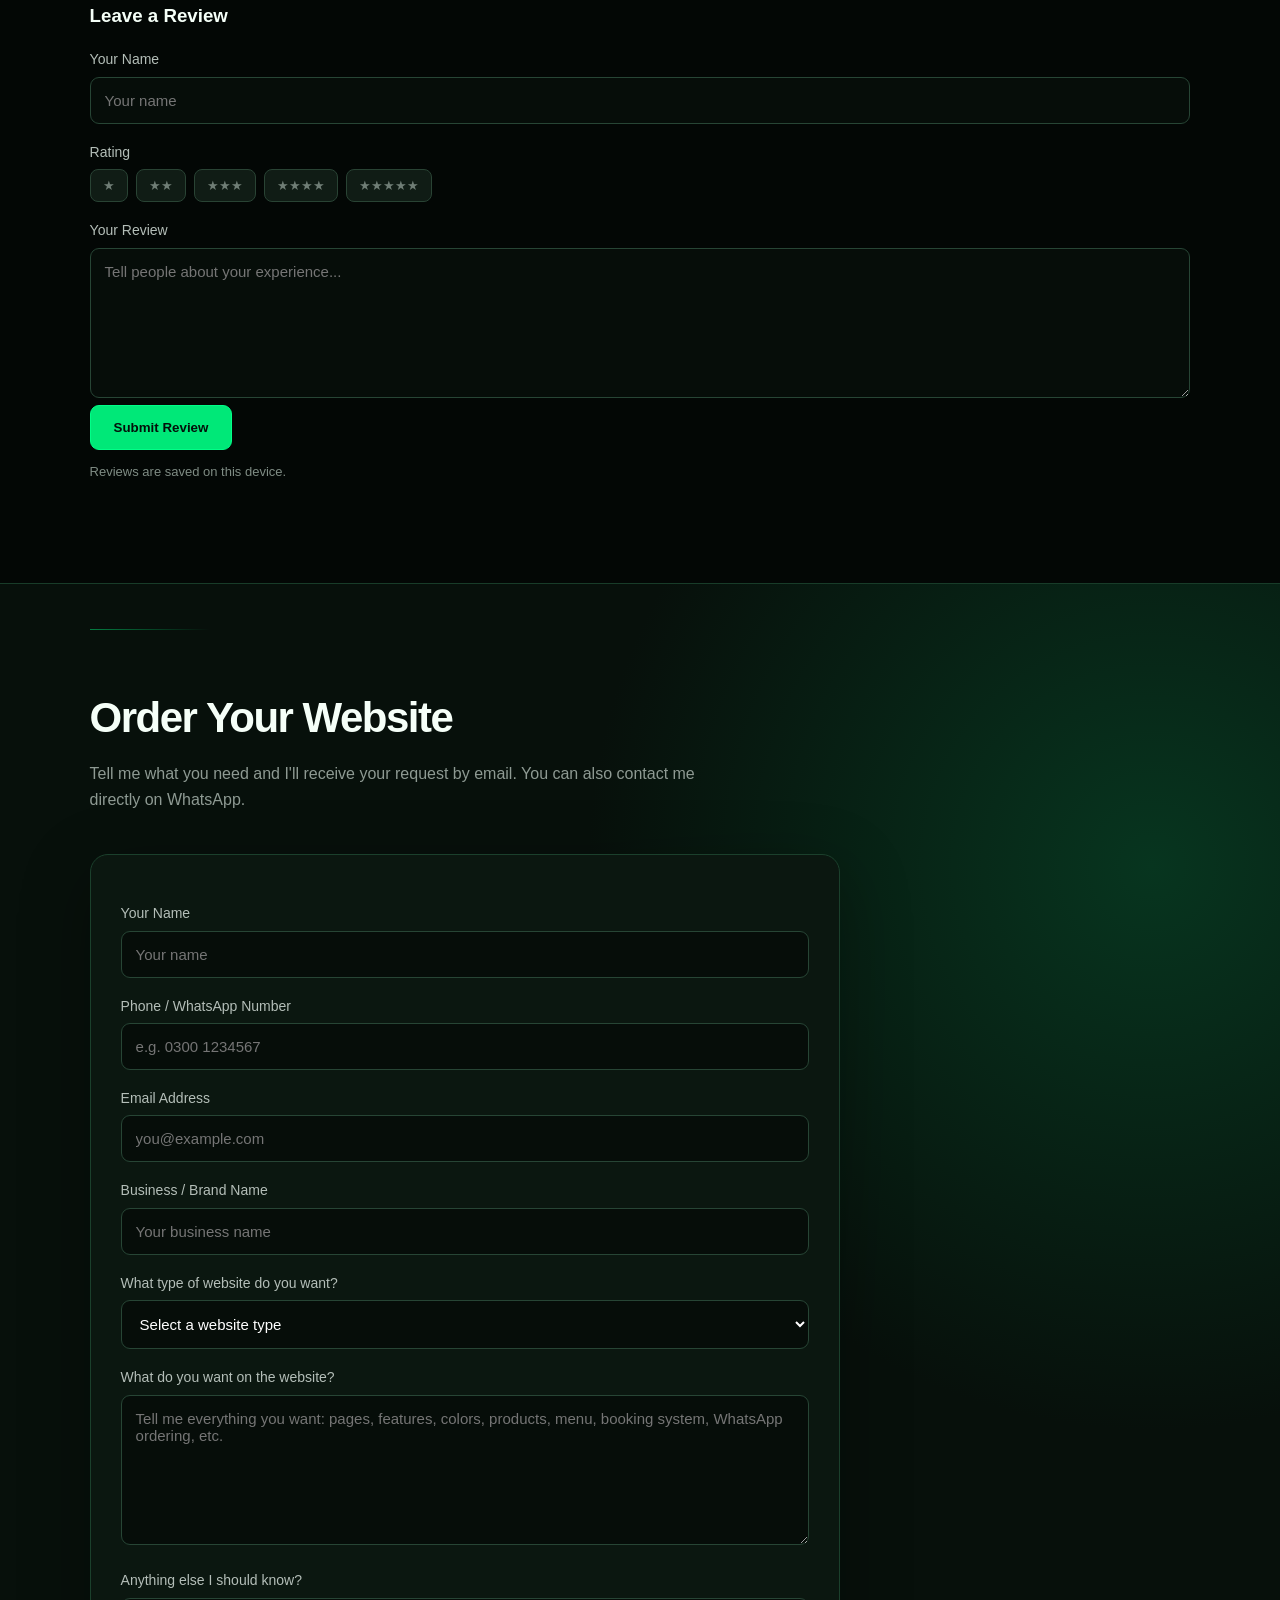
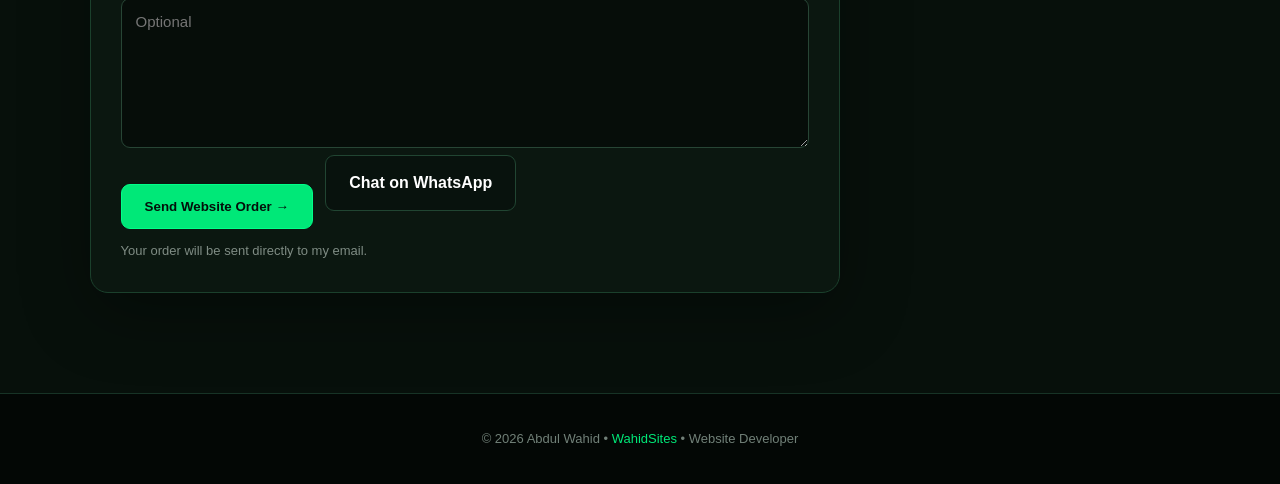
==== commit 3072f306: "Update index.html" ====
--- a/index.html
+++ b/index.html
@@ -2,22 +2,29 @@
 <html lang="en">
 <head>
 <meta charset="UTF-8">
-   <meta name="google-site-verification" content="ZnlDH8jQMWhoMhzJ5xz4nbl1F5G22OYUC1wZg8396gc" />
-   <meta name="viewport" content="width=device-width, initial-scale=1.0">
+<meta name="google-site-verification" content="ZnlDH8jQMWhoMhzJ5xz4nbl1F5G22OYUC1wZg8396gc" />
+<meta name="viewport" content="width=device-width, initial-scale=1.0">
+
 <title>Abdul Wahid | WahidSites</title>
+
 <meta name="description" content="Abdul Wahid creates modern, futuristic websites for businesses, restaurants, professionals and personal brands.">
+
 <style>
+
 /* =========================
    RESET
 ========================= */
+
 *{
     box-sizing:border-box;
     margin:0;
     padding:0;
 }
+
 html{
     scroll-behavior:smooth;
 }
+
 body{
     font-family:Arial,Helvetica,sans-serif;
     background:#030705;
@@ -26,190 +33,134 @@
     overflow-x:hidden;
     cursor:default;
 }
+
 a{
     text-decoration:none;
     color:inherit;
 }
+
 button,
 input,
 textarea,
 select{
     font-family:inherit;
 }
+
+
 /* =========================
    FUTURISTIC BACKGROUND
 ========================= */
+
 body::before{
     content:"";
     position:fixed;
     width:600px;
     height:600px;
-    background:#00ff8830;
+    background:#00ff8815;
     filter:blur(150px);
     border-radius:50%;
     top:-250px;
     right:-220px;
     z-index:-5;
-    animation:floatGlow 10s ease-in-out infinite alternate;
-}
+}
+
 body::after{
     content:"";
     position:fixed;
     width:500px;
     height:500px;
-    background:#008f5030;
+    background:#008f5015;
     filter:blur(150px);
     border-radius:50%;
     bottom:-250px;
     left:-220px;
     z-index:-5;
-    animation:floatGlow 12s ease-in-out infinite alternate-reverse;
-}
+}
+
+
 /* =========================
    ANIMATIONS
 ========================= */
-@keyframes floatGlow{
-    0%{
-        transform:translate(0,0) scale(1);
-    }
-    100%{
-        transform:translate(80px,60px) scale(1.25);
-    }
-}
+
 @keyframes glow{
     0%,100%{
         text-shadow:
-        0 0 8px #00ff8840,
-        0 0 20px #00ff8820;
-    }
+        0 0 8px #00ff8830,
+        0 0 20px #00ff8815;
+    }
+
     50%{
         text-shadow:
-        0 0 15px #00ff8880,
-        0 0 40px #00ff8840;
-    }
-}
+        0 0 10px #00ff8840,
+        0 0 25px #00ff8820;
+    }
+}
+
 @keyframes pulse{
     0%,100%{
-        box-shadow:0 0 0 0 #00ff8830;
-    }
+        box-shadow:0 0 0 0 #00ff8820;
+    }
+
     50%{
-        box-shadow:0 0 0 14px #00ff8800;
-    }
-}
+        box-shadow:0 0 0 8px #00ff8800;
+    }
+}
+
 @keyframes slideUp{
     from{
         opacity:0;
-        transform:translateY(45px);
-    }
+        transform:translateY(20px);
+    }
+
     to{
         opacity:1;
         transform:translateY(0);
     }
 }
-@keyframes fadeIn{
-    from{
-        opacity:0;
-    }
-    to{
-        opacity:1;
-    }
-}
-@keyframes spin{
-    from{
-        transform:rotate(0deg);
-    }
-    to{
-        transform:rotate(360deg);
-    }
-}
-@keyframes reverseSpin{
-    from{
-        transform:rotate(360deg);
-    }
-    to{
-        transform:rotate(0deg);
-    }
-}
-@keyframes scan{
-    0%{
-        transform:translateY(-100%);
-        opacity:0;
-    }
-    15%{
-        opacity:1;
-    }
-    85%{
-        opacity:1;
-    }
-    100%{
-        transform:translateY(100vh);
-        opacity:0;
-    }
-}
-@keyframes gridMove{
-    from{
-        background-position:0 0;
-    }
-    to{
-        background-position:0 80px;
-    }
-}
-@keyframes float{
-    0%,100%{
-        transform:translateY(0);
-    }
-    50%{
-        transform:translateY(-12px);
-    }
-}
+
 @keyframes blink{
     0%,45%{
         opacity:1;
     }
+
     50%,100%{
-        opacity:0;
-    }
-}
-@keyframes borderFlow{
-    0%{
-        background-position:0% 50%;
-    }
-    50%{
-        background-position:100% 50%;
-    }
-    100%{
-        background-position:0% 50%;
-    }
-}
+        opacity:.5;
+    }
+}
+
+
 /* =========================
    PAGE SCAN LINE
 ========================= */
+
 body{
     position:relative;
 }
+
 body .scanline{
     position:fixed;
     left:0;
     top:0;
     width:100%;
-    height:2px;
+    height:1px;
     background:#00ff88;
     box-shadow:
-        0 0 12px #00ff88,
-        0 0 30px #00ff88;
-    opacity:.35;
+        0 0 8px #00ff88;
+    opacity:.15;
     z-index:9999;
     pointer-events:none;
-    animation:scan 8s linear infinite;
-}
+}
+
+
 /* =========================
    NAVIGATION
 ========================= */
+
 nav{
     position:sticky;
     top:0;
     z-index:1000;
-    background:rgba(3,7,5,.72);
+    background:rgba(3,7,5,.85);
     backdrop-filter:blur(22px);
     border-bottom:1px solid #123c29;
     padding:15px 7%;
@@ -219,36 +170,43 @@
     box-shadow:
         0 10px 40px #00000030;
 }
+
 .logo{
     width:150px;
     height:48px;
     display:flex;
     align-items:center;
 }
+
 .logo img{
     max-width:150px;
     max-height:48px;
     object-fit:contain;
 }
+
 .logo-placeholder{
     font-size:22px;
     font-weight:bold;
     letter-spacing:-1px;
 }
+
 .logo-placeholder span{
     color:#00e878;
 }
+
 nav .links{
     display:flex;
     align-items:center;
 }
+
 nav a{
     margin-left:25px;
     color:#8f9d95;
     font-size:13px;
-    transition:.3s;
+    transition:.25s;
     position:relative;
 }
+
 nav a::after{
     content:"";
     position:absolute;
@@ -258,18 +216,22 @@
     height:1px;
     background:#00ff88;
     box-shadow:0 0 8px #00ff88;
-    transition:.3s;
-}
+    transition:.25s;
+}
+
 nav a:hover{
     color:#00ff88;
-    text-shadow:0 0 12px #00ff8866;
-}
+}
+
 nav a:hover::after{
     width:100%;
 }
+
+
 /* =========================
    HERO
 ========================= */
+
 .hero{
     min-height:92vh;
     display:flex;
@@ -277,6 +239,7 @@
     padding:100px 7%;
     position:relative;
     overflow:hidden;
+
     background:
         radial-gradient(
             circle at 75% 35%,
@@ -285,15 +248,18 @@
             #030705 65%
         );
 }
-/* Futuristic grid */
+
 .hero::before{
     content:"";
     position:absolute;
     inset:0;
+
     background-image:
-        linear-gradient(#00ff8810 1px,transparent 1px),
-        linear-gradient(90deg,#00ff8810 1px,transparent 1px);
+        linear-gradient(#00ff8808 1px,transparent 1px),
+        linear-gradient(90deg,#00ff8808 1px,transparent 1px);
+
     background-size:55px 55px;
+
     mask-image:
         linear-gradient(
             to bottom,
@@ -302,10 +268,10 @@
             black 75%,
             transparent
         );
-    animation:gridMove 8s linear infinite;
+
     pointer-events:none;
 }
-/* Massive orbital ring */
+
 .hero::after{
     content:"";
     position:absolute;
@@ -314,21 +280,23 @@
     right:-190px;
     top:50%;
     transform:translateY(-50%);
-    border:1px solid #00ff8820;
+    border:1px solid #00ff8815;
     border-radius:50%;
+
     box-shadow:
-        0 0 80px #00ff8810,
-        inset 0 0 80px #00ff8808;
-    animation:spin 25s linear infinite;
+        0 0 80px #00ff8808,
+        inset 0 0 80px #00ff8805;
+
     pointer-events:none;
 }
+
 .hero-content{
     max-width:850px;
     position:relative;
     z-index:5;
-    animation:slideUp 1s ease;
-}
-/* Decorative futuristic text */
+    animation:slideUp .7s ease;
+}
+
 .hero-kicker{
     color:#60736a;
     font-size:11px;
@@ -336,43 +304,48 @@
     text-transform:uppercase;
     margin-bottom:18px;
 }
+
 .badge{
     display:inline-flex;
     align-items:center;
     gap:9px;
+
     border:1px solid #17663f;
     color:#00ff88;
     background:#092217;
+
     border-radius:30px;
     padding:8px 15px;
     font-size:12px;
     margin-bottom:25px;
-    animation:pulse 3s infinite;
-}
+}
+
 .badge-dot{
     width:7px;
     height:7px;
     border-radius:50%;
     background:#00ff88;
     box-shadow:0 0 12px #00ff88;
-    animation:blink 1.5s infinite;
-}
+}
+
 h1{
     font-size:clamp(48px,8vw,92px);
     line-height:.95;
     letter-spacing:-5px;
     margin-bottom:28px;
 }
+
 h1 .green{
     color:#00e878;
-    animation:glow 3s infinite;
-}
+}
+
 .hero p{
     color:#a5b0aa;
     font-size:19px;
     max-width:680px;
     margin-bottom:34px;
 }
+
 .hero-status{
     display:flex;
     gap:25px;
@@ -382,12 +355,16 @@
     letter-spacing:2px;
     text-transform:uppercase;
 }
+
 .hero-status span{
     color:#00e878;
 }
+
+
 /* =========================
    HERO ORB
 ========================= */
+
 .hero-orb{
     position:absolute;
     right:12%;
@@ -396,35 +373,40 @@
     height:210px;
     transform:translateY(-50%);
     border-radius:50%;
-    border:1px solid #00ff8840;
+    border:1px solid #00ff8830;
+
     box-shadow:
-        0 0 50px #00ff8820,
-        inset 0 0 50px #00ff8815;
-    animation:float 5s ease-in-out infinite;
+        0 0 50px #00ff8810,
+        inset 0 0 50px #00ff8808;
+
     z-index:2;
 }
+
 .hero-orb::before{
     content:"";
     position:absolute;
     inset:22px;
-    border:1px solid #00ff8860;
+    border:1px solid #00ff8840;
     border-radius:50%;
-    animation:reverseSpin 12s linear infinite;
-}
+}
+
 .hero-orb::after{
     content:"";
     position:absolute;
     inset:55px;
     border-radius:50%;
-    background:#00ff8820;
+    background:#00ff8815;
+
     box-shadow:
-        0 0 50px #00ff8840,
-        0 0 100px #00ff8820;
-    animation:pulse 2.5s infinite;
-}
+        0 0 50px #00ff8820,
+        0 0 100px #00ff8810;
+}
+
+
 /* =========================
    BUTTONS
 ========================= */
+
 .btn{
     display:inline-block;
     background:#00e878;
@@ -435,65 +417,54 @@
     border:1px solid #00ff88;
     cursor:pointer;
     margin-right:8px;
-    transition:.35s;
+    transition:.25s;
     position:relative;
     overflow:hidden;
+
     box-shadow:0 0 0 0 #00ff8800;
 }
-.btn::before{
-    content:"";
-    position:absolute;
-    top:0;
-    left:-120%;
-    width:100%;
-    height:100%;
-    background:linear-gradient(
-        90deg,
-        transparent,
-        #ffffff55,
-        transparent
-    );
-    transition:.5s;
-}
-.btn:hover::before{
-    left:120%;
-}
+
 .btn:hover{
-    transform:translateY(-5px) scale(1.04);
+    transform:translateY(-2px);
     background:#31ff9d;
+
     box-shadow:
-        0 12px 40px #00ff8838,
-        0 0 25px #00ff8820;
-}
+        0 8px 25px #00ff8825;
+}
+
 .btn.dark{
     background:#08120d;
     color:white;
     border:1px solid #214532;
 }
+
 .btn.dark:hover{
     background:#10261a;
     border-color:#00e878;
 }
+
+
 /* =========================
    SECTIONS
 ========================= */
+
 section{
     padding:100px 7%;
     position:relative;
 }
+
 .section-title{
     font-size:42px;
     margin-bottom:10px;
     letter-spacing:-1.5px;
 }
+
 .section-sub{
     color:#8e9a93;
     max-width:650px;
     margin-bottom:42px;
 }
-/* =========================
-   SECTION DECORATION
-========================= */
+
 section::before{
     content:"";
     position:absolute;
@@ -501,21 +472,27 @@
     height:1px;
     top:45px;
     left:7%;
+
     background:linear-gradient(
         90deg,
         #00e878,
         transparent
     );
+
     opacity:.5;
 }
+
+
 /* =========================
    SERVICES
 ========================= */
+
 .grid{
     display:grid;
     grid-template-columns:repeat(3,1fr);
     gap:18px;
 }
+
 .card{
     background:
         linear-gradient(
@@ -523,198 +500,172 @@
             #0d1812,
             #08100c
         );
+
     border:1px solid #173c29;
     border-radius:18px;
     padding:30px;
-    transition:.45s;
+    transition:.25s;
     position:relative;
     overflow:hidden;
 }
-.card::before{
-    content:"";
-    position:absolute;
-    width:170px;
-    height:170px;
-    background:#00ff8812;
-    border-radius:50%;
-    right:-90px;
-    top:-90px;
-    transition:.5s;
-}
-.card::after{
-    content:"";
-    position:absolute;
-    left:-100%;
-    top:0;
-    width:70%;
-    height:1px;
-    background:linear-gradient(
-        90deg,
-        transparent,
-        #00ff88,
-        transparent
-    );
-    transition:.6s;
-}
+
 .card:hover{
-    transform:translateY(-12px) scale(1.015);
+    transform:translateY(-5px);
     border-color:#00e878;
+
     box-shadow:
-        0 25px 60px #00ff8815,
-        0 0 25px #00ff8808;
-}
-.card:hover::before{
-    transform:scale(2.2);
-}
-.card:hover::after{
-    left:120%;
-}
+        0 15px 35px #00ff8810;
+}
+
 .card h3{
     margin:12px 0 8px;
 }
+
 .card p{
     color:#9da9a2;
     font-size:15px;
 }
+
 .icon{
     font-size:28px;
-    transition:.45s;
-}
-.card:hover .icon{
-    transform:scale(1.3) rotate(8deg);
-    filter:drop-shadow(0 0 10px #00ff88);
-}
+}
+
+
 /* =========================
    WORK
 ========================= */
+
 .work{
     display:grid;
     grid-template-columns:repeat(2,1fr);
     gap:18px;
 }
+
 .project{
     min-height:280px;
     border-radius:18px;
     padding:30px;
+
     background:
         linear-gradient(
             135deg,
             #102319,
             #07100b
         );
+
     border:1px solid #183d2a;
+
     display:flex;
     flex-direction:column;
     justify-content:flex-end;
-    transition:.45s;
+
+    transition:.25s;
     position:relative;
     overflow:hidden;
 }
-.project::before{
-    content:"";
-    position:absolute;
-    width:300px;
-    height:300px;
-    background:#00e87810;
-    border-radius:50%;
-    top:-150px;
-    right:-100px;
-    transition:.6s;
-}
+
+.project:hover{
+    transform:translateY(-5px);
+    border-color:#00e878;
+
+    box-shadow:
+        0 15px 40px #00ff8810;
+}
+
 .project::after{
-    content:"↗";
+    content:"↗️";
     position:absolute;
     right:28px;
     top:25px;
     font-size:25px;
     color:#00e878;
     opacity:.5;
-    transition:.3s;
-}
-.project:hover{
-    transform:translateY(-10px);
-    border-color:#00e878;
-    box-shadow:
-        0 25px 65px #00ff8817,
-        inset 0 0 40px #00ff8808;
-}
-.project:hover::before{
-    transform:scale(1.8);
-}
-.project:hover::after{
-    transform:translate(5px,-5px);
-    opacity:1;
-}
+}
+
 .project small{
     color:#00e878;
     letter-spacing:2px;
     font-size:10px;
 }
+
 .project h3{
     font-size:28px;
     margin:7px 0;
 }
+
 .project p{
     color:#9ba69f;
 }
+
+
 /* =========================
    PROCESS
 ========================= */
+
 .steps{
     max-width:800px;
 }
+
 .step{
     position:relative;
     padding:25px 25px 25px 78px;
     border-bottom:1px solid #173326;
-    transition:.35s;
-}
+    transition:.2s;
+}
+
 .step:hover{
-    padding-left:90px;
-    background:#00ff8805;
-}
+    padding-left:85px;
+    background:#00ff8803;
+}
+
 .step-number{
     position:absolute;
     left:20px;
     top:20px;
+
     width:40px;
     height:40px;
+
     border-radius:50%;
     background:#00e878;
     color:#03100a;
+
     font-weight:bold;
+
     display:flex;
     align-items:center;
     justify-content:center;
+
     box-shadow:
-        0 0 20px #00ff8830;
-    transition:.3s;
-}
-.step:hover .step-number{
-    transform:scale(1.15);
-    box-shadow:
-        0 0 30px #00ff8860;
-}
+        0 0 15px #00ff8820;
+}
+
 .step p{
     color:#9aa69f;
 }
+
+
 /* =========================
    REVIEW FORM
 ========================= */
+
 .review-form{
     max-width:750px;
     background:#0c1711;
     border:1px solid #193c29;
     padding:30px;
     border-radius:18px;
+
     box-shadow:
         0 20px 60px #00000035;
 }
+
 .rating-buttons{
     display:flex;
     gap:8px;
     margin-bottom:10px;
 }
+
 .rating-buttons button{
     background:#101c15;
     color:#6f7d75;
@@ -724,16 +675,22 @@
     cursor:pointer;
     transition:.2s;
 }
+
 .rating-buttons button:hover,
 .rating-buttons button.selected{
     background:#00e878;
     color:#03100a;
     border-color:#00e878;
-    box-shadow:0 0 15px #00ff8830;
-}
+
+    box-shadow:
+        0 0 15px #00ff8820;
+}
+
+
 /* =========================
    ORDER
 ========================= */
+
 .order{
     background:
         radial-gradient(
@@ -741,23 +698,28 @@
             #07351f,
             #07100b 35%
         );
+
     border-top:1px solid #183c29;
 }
+
 form{
     max-width:750px;
     background:#0b1710;
     padding:30px;
     border-radius:18px;
     border:1px solid #1b402c;
+
     box-shadow:
         0 20px 70px #00000055;
 }
+
 label{
     display:block;
     color:#b4beb8;
     font-size:14px;
     margin:17px 0 6px;
 }
+
 input,
 textarea,
 select{
@@ -769,25 +731,29 @@
     padding:14px;
     font-size:15px;
     outline:none;
-    transition:.3s;
-}
+    transition:.2s;
+}
+
 input:focus,
 textarea:focus,
 select:focus{
     border-color:#00e878;
+
     box-shadow:
-        0 0 0 3px #00ff8812,
-        0 0 20px #00ff8808;
-}
+        0 0 0 3px #00ff8810;
+}
+
 textarea{
     min-height:150px;
     resize:vertical;
 }
+
 .order-note{
     color:#7f8c84;
     font-size:13px;
     margin-top:12px;
 }
+
 .success-message{
     display:none;
     margin-top:20px;
@@ -796,39 +762,55 @@
     background:#092519;
     border:1px solid #00e878;
     color:#aaffd1;
-    box-shadow:0 0 30px #00ff8815;
-}
+
+    box-shadow:
+        0 0 30px #00ff8810;
+}
+
+
 /* =========================
    WHATSAPP
 ========================= */
+
 .whatsapp-float{
     position:fixed;
     right:22px;
     bottom:22px;
+
     width:58px;
     height:58px;
+
     border-radius:50%;
     background:#25d366;
     color:white;
+
     display:flex;
     align-items:center;
     justify-content:center;
+
     font-size:27px;
+
     z-index:2000;
+
     box-shadow:
-        0 10px 35px #25d36655;
-    animation:pulse 2.5s infinite;
-    transition:.3s;
-}
+        0 10px 35px #25d36635;
+
+    transition:.25s;
+}
+
 .whatsapp-float:hover{
-    transform:scale(1.15);
+    transform:scale(1.08);
+
     box-shadow:
-        0 0 30px #25d366,
-        0 10px 40px #25d36655;
-}
+        0 0 25px #25d366,
+        0 10px 40px #25d36635;
+}
+
+
 /* =========================
    FOOTER
 ========================= */
+
 footer{
     padding:35px 7%;
     text-align:center;
@@ -836,192 +818,253 @@
     border-top:1px solid #173326;
     font-size:13px;
 }
+
 .footer-green{
     color:#00e878;
 }
+
+
 /* =========================
    SCROLL REVEAL
 ========================= */
+
 .reveal{
-    opacity:0;
-    transform:translateY(45px);
-    transition:
-        opacity .9s ease,
-        transform .9s cubic-bezier(.2,.8,.2,1);
-}
+    opacity:1;
+    transform:none;
+}
+
 .reveal.visible{
     opacity:1;
-    transform:translateY(0);
-}
+    transform:none;
+}
+
+
 /* =========================
    MOBILE
 ========================= */
+
 @media(max-width:900px){
+
     nav{
         padding:15px 5%;
     }
+
     nav .links a{
         margin-left:10px;
         font-size:11px;
     }
+
     .hero{
         padding:80px 6%;
     }
+
     .hero-orb{
-        opacity:.25;
+        opacity:.2;
         right:-80px;
     }
+
     .grid,
     .work,
     .review-grid{
         grid-template-columns:1fr;
     }
+
     section{
         padding:75px 6%;
     }
+
     section::before{
         left:6%;
     }
 }
+
+
 @media(max-width:600px){
+
     nav{
         padding:13px 5%;
     }
+
     .logo{
         width:110px;
         height:40px;
     }
+
     .logo img{
         max-width:110px;
         max-height:40px;
     }
+
     nav .links{
         gap:7px;
     }
+
     nav a{
         margin-left:5px !important;
         font-size:9px !important;
     }
+
     .hero{
         min-height:88vh;
         padding:75px 6%;
     }
+
     .hero::after{
         width:450px;
         height:450px;
         right:-250px;
     }
+
     .hero-orb{
         width:160px;
         height:160px;
         right:-70px;
-        opacity:.2;
-    }
+        opacity:.15;
+    }
+
     .hero-kicker{
         font-size:9px;
         letter-spacing:3px;
     }
+
     h1{
         font-size:52px;
         letter-spacing:-4px;
     }
+
     .hero p{
         font-size:16px;
     }
+
     .hero-status{
         flex-direction:column;
         gap:8px;
     }
+
     .section-title{
         font-size:34px;
     }
+
     form{
         padding:22px;
     }
+
     .btn{
         margin-bottom:10px;
     }
 }
+
+
 /* =========================
    REDUCE MOTION
 ========================= */
+
 @media(prefers-reduced-motion:reduce){
+
     *,
     *::before,
     *::after{
-        animation-duration:.01ms !important;
-        animation-iteration-count:1 !important;
+        animation:none !important;
         scroll-behavior:auto !important;
-        transition-duration:.01ms !important;
-    }
-}
+        transition:none !important;
+    }
+}
+
 </style>
 </head>
+
 <body>
+
 <div class="scanline"></div>
+
+
 <!-- =========================
      NAVIGATION
 ========================= -->
+
 <nav>
+
 <div class="logo">
-<!--
-PUT YOUR LOGO HERE
-Rename your logo file to:
-logo.png
-Then place it in the same folder as this HTML file.
--->
+
 <img
     src="logo.png"
     alt="WahidSites Logo"
 >
-</div>
+
+</div>
+
 <div class="links">
+
 <a href="#services">
     Services
 </a>
+
 <a href="#work">
     Work
 </a>
+
 <a href="#reviews">
     Reviews
 </a>
+
 <a href="#order">
     Order
 </a>
-</div>
+
+</div>
+
 </nav>
+
+
 <!-- =========================
      HERO
 ========================= -->
+
 <header class="hero">
+
 <div class="hero-orb"></div>
+
 <div class="hero-content">
+
 <div class="hero-kicker">
     WAHIDSITES // DIGITAL STUDIO
 </div>
+
 <div class="badge">
-    <span class="badge-dot"></span>
+
+<span class="badge-dot"></span>
+
     Available for new projects
-</div>
+
+</div>
+
 <h1>
+
     Your idea.
     <br>
+
     <span class="green">
         Turned into a website.
     </span>
+
 </h1>
+
 <p>
+
     I design and build modern digital experiences
     for businesses, restaurants, professionals,
     personal brands and anyone who needs a website
     that actually feels premium.
+
 </p>
+
 <a
     class="btn"
     href="#order"
 >
     Start a Project →
 </a>
+
 <a
     class="btn dark"
     href="https://wa.me/923219494745"
@@ -1029,260 +1072,387 @@
 >
     Chat on WhatsApp
 </a>
+
 <div class="hero-status">
-    <div>
-        <span>●</span> MOBILE READY
-    </div>
-    <div>
-        <span>●</span> CUSTOM DESIGNED
-    </div>
-    <div>
-        <span>●</span> FAST DELIVERY
-    </div>
-</div>
-</div>
+
+<div>
+    <span>●</span> MOBILE READY
+</div>
+
+<div>
+    <span>●</span> CUSTOM DESIGNED
+</div>
+
+<div>
+    <span>●</span> FAST DELIVERY
+</div>
+
+</div>
+
+</div>
+
 </header>
+
+
 <!-- =========================
      SERVICES
 ========================= -->
+
 <section
     id="services"
     class="reveal"
 >
+
 <h2 class="section-title">
     What I can build
 </h2>
+
 <p class="section-sub">
+
     From a simple professional presence to a complete
     online ordering experience, I build around what
     your business actually needs.
+
 </p>
+
 <div class="grid">
+
+
 <div class="card">
-    <div class="icon">
-        🌐
-    </div>
-    <h3>
-        Business Websites
-    </h3>
-    <p>
-        Professional websites for companies,
-        shops and local businesses.
-    </p>
-</div>
+
+<div class="icon">
+    🌐
+</div>
+
+<h3>
+    Business Websites
+</h3>
+
+<p>
+    Professional websites for companies,
+    shops and local businesses.
+</p>
+
+</div>
+
+
 <div class="card">
-    <div class="icon">
-        🍔
-    </div>
-    <h3>
-        Restaurant Websites
-    </h3>
-    <p>
-        Menus, food photos, ordering systems
-        and WhatsApp orders.
-    </p>
-</div>
+
+<div class="icon">
+    🍔
+</div>
+
+<h3>
+    Restaurant Websites
+</h3>
+
+<p>
+    Menus, food photos, ordering systems
+    and WhatsApp orders.
+</p>
+
+</div>
+
+
 <div class="card">
-    <div class="icon">
-        👨‍💼
-    </div>
-    <h3>
-        Professional Websites
-    </h3>
-    <p>
-        Websites for lawyers, doctors,
-        consultants and other professionals.
-    </p>
-</div>
+
+<div class="icon">
+    👨‍💼
+</div>
+
+<h3>
+    Professional Websites
+</h3>
+
+<p>
+    Websites for lawyers, doctors,
+    consultants and other professionals.
+</p>
+
+</div>
+
+
 <div class="card">
-    <div class="icon">
-        🛍️
-    </div>
-    <h3>
-        Online Stores
-    </h3>
-    <p>
-        Product showcases and simple
-        ordering experiences.
-    </p>
-</div>
+
+<div class="icon">
+    🛍️
+</div>
+
+<h3>
+    Online Stores
+</h3>
+
+<p>
+    Product showcases and simple
+    ordering experiences.
+</p>
+
+</div>
+
+
 <div class="card">
-    <div class="icon">
-        👤
-    </div>
-    <h3>
-        Personal Websites
-    </h3>
-    <p>
-        Portfolios, personal brands,
-        resumes and creator websites.
-    </p>
-</div>
+
+<div class="icon">
+    👤
+</div>
+
+<h3>
+    Personal Websites
+</h3>
+
+<p>
+    Portfolios, personal brands,
+    resumes and creator websites.
+</p>
+
+</div>
+
+
 <div class="card">
-    <div class="icon">
-        ✨
-    </div>
-    <h3>
-        Custom Websites
-    </h3>
-    <p>
-        Have another idea?
-        Tell me what you want.
-    </p>
-</div>
-</div>
+
+<div class="icon">
+    ✨
+</div>
+
+<h3>
+    Custom Websites
+</h3>
+
+<p>
+    Have another idea?
+    Tell me what you want.
+</p>
+
+</div>
+
+
+</div>
+
 </section>
+
+
 <!-- =========================
      WORK
 ========================= -->
+
 <section
     id="work"
     class="reveal"
 >
+
 <h2 class="section-title">
     My Work
 </h2>
+
 <p class="section-sub">
+
     A few examples of the type of websites
     I can create.
+
 </p>
+
 <div class="work">
+
 <a
     class="project"
     href="https://haroonchitrali.site"
     target="_blank"
 >
-    <small>
-        PROFESSIONAL WEBSITE
-    </small>
-    <h3>
-        Advocate Website
-    </h3>
-    <p>
-        A professional website built for
-        a High Court advocate.
-    </p>
+
+<small>
+    PROFESSIONAL WEBSITE
+</small>
+
+<h3>
+    Advocate Website
+</h3>
+
+<p>
+    A professional website built for
+    a High Court advocate.
+</p>
+
 </a>
-</div>
+
+</div>
+
 </section>
+
+
 <!-- =========================
      PROCESS
 ========================= -->
+
 <section class="reveal">
+
 <h2 class="section-title">
     How it works
 </h2>
+
 <p class="section-sub">
     Getting a website is simple.
 </p>
+
 <div class="steps">
+
+
 <div class="step">
-    <div class="step-number">
-        1
-    </div>
-    <h3>
-        Choose your website
-    </h3>
-    <p>
-        Tell me what type of website
-        you want.
-    </p>
-</div>
+
+<div class="step-number">
+    1
+</div>
+
+<h3>
+    Choose your website
+</h3>
+
+<p>
+    Tell me what type of website
+    you want.
+</p>
+
+</div>
+
+
 <div class="step">
-    <div class="step-number">
-        2
-    </div>
-    <h3>
-        Tell me your idea
-    </h3>
-    <p>
-        Describe your business,
-        features and design ideas.
-    </p>
-</div>
+
+<div class="step-number">
+    2
+</div>
+
+<h3>
+    Tell me your idea
+</h3>
+
+<p>
+    Describe your business,
+    features and design ideas.
+</p>
+
+</div>
+
+
 <div class="step">
-    <div class="step-number">
-        3
-    </div>
-    <h3>
-        I build it
-    </h3>
-    <p>
-        I'll turn your idea into
-        a working website.
-    </p>
-</div>
+
+<div class="step-number">
+    3
+</div>
+
+<h3>
+    I build it
+</h3>
+
+<p>
+    I'll turn your idea into
+    a working website.
+</p>
+
+</div>
+
+
 <div class="step">
-    <div class="step-number">
-        4
-    </div>
-    <h3>
-        Launch
-    </h3>
-    <p>
-        After you're happy with it,
-        we get it online.
-    </p>
-</div>
-</div>
+
+<div class="step-number">
+    4
+</div>
+
+<h3>
+    Launch
+</h3>
+
+<p>
+    After you're happy with it,
+    we get it online.
+</p>
+
+</div>
+
+
+</div>
+
 </section>
+
+
+<!-- =========================
+     REVIEW
+========================= -->
+
+<section
+    id="reviews"
+    class="reveal"
+>
+
 <h3>
     Leave a Review
 </h3>
+
 <label>
     Your Name
 </label>
+
 <input
     type="text"
     id="reviewName"
     placeholder="Your name"
 >
+
 <label>
     Rating
 </label>
+
 <div
     class="rating-buttons"
     id="ratingButtons"
 >
-    <button
-        type="button"
-        data-rating="1"
-    >
-        ★
-    </button>
-    <button
-        type="button"
-        data-rating="2"
-    >
-        ★★
-    </button>
-    <button
-        type="button"
-        data-rating="3"
-    >
-        ★★★
-    </button>
-    <button
-        type="button"
-        data-rating="4"
-    >
-        ★★★★
-    </button>
-    <button
-        type="button"
-        data-rating="5"
-    >
-        ★★★★★
-    </button>
-</div>
+
+<button
+    type="button"
+    data-rating="1"
+>
+    ★
+</button>
+
+<button
+    type="button"
+    data-rating="2"
+>
+    ★★
+</button>
+
+<button
+    type="button"
+    data-rating="3"
+>
+    ★★★
+</button>
+
+<button
+    type="button"
+    data-rating="4"
+>
+    ★★★★
+</button>
+
+<button
+    type="button"
+    data-rating="5"
+>
+    ★★★★★
+</button>
+
+</div>
+
 <label>
     Your Review
 </label>
+
 <textarea
     id="reviewText"
     placeholder="Tell people about your experience..."
 ></textarea>
+
 <br>
+
 <button
     class="btn"
     type="button"
@@ -1290,40 +1460,67 @@
 >
     Submit Review
 </button>
+
 <p class="order-note">
     Reviews are saved on this device.
 </p>
-</div>
+
+<div id="reviewList"></div>
+
 </section>
+
+
 <!-- =========================
      ORDER
 ========================= -->
+
 <section
     class="order reveal"
     id="order"
 >
+
 <h2 class="section-title">
     Order Your Website
 </h2>
+
 <p class="section-sub">
+
     Tell me what you need and I'll receive
     your request by email. You can also
     contact me directly on WhatsApp.
+
 </p>
-<form id="websiteOrder">
+
+
+<form
+    id="websiteOrder"
+    action="https://formsubmit.co/abdulwahiddd801@gmail.com"
+    method="POST"
+>
+
 <input
     type="hidden"
     name="_subject"
     value="NEW WEBSITE ORDER — WahidSites"
 >
+
 <input
     type="hidden"
     name="_captcha"
     value="false"
 >
+
+<input
+    type="hidden"
+    name="_template"
+    value="table"
+>
+
+
 <label>
     Your Name
 </label>
+
 <input
     type="text"
     name="name"
@@ -1331,9 +1528,12 @@
     placeholder="Your name"
     required
 >
+
+
 <label>
     Phone / WhatsApp Number
 </label>
+
 <input
     type="tel"
     name="phone"
@@ -1341,18 +1541,25 @@
     placeholder="e.g. 0300 1234567"
     required
 >
+
+
 <label>
     Email Address
 </label>
+
 <input
     type="email"
     name="email"
     id="customerEmail"
     placeholder="you@example.com"
->
+    required
+>
+
+
 <label>
     Business / Brand Name
 </label>
+
 <input
     type="text"
     name="business"
@@ -1360,54 +1567,73 @@
     placeholder="Your business name"
     required
 >
+
+
 <label>
     What type of website do you want?
 </label>
+
 <select
     name="websiteType"
     id="websiteType"
     required
 >
-    <option value="">
-        Select a website type
-    </option>
-    <option>
-        Business Website
-    </option>
-    <option>
-        Restaurant / Food Website
-    </option>
-    <option>
-        Professional Website
-    </option>
-    <option>
-        Online Store
-    </option>
-    <option>
-        Personal / Portfolio Website
-    </option>
-    <option>
-        Custom Website
-    </option>
+
+<option value="">
+    Select a website type
+</option>
+
+<option>
+    Business Website
+</option>
+
+<option>
+    Restaurant / Food Website
+</option>
+
+<option>
+    Professional Website
+</option>
+
+<option>
+    Online Store
+</option>
+
+<option>
+    Personal / Portfolio Website
+</option>
+
+<option>
+    Custom Website
+</option>
+
 </select>
+
+
 <label>
     What do you want on the website?
 </label>
+
 <textarea
     name="details"
     id="websiteDetails"
     placeholder="Tell me everything you want: pages, features, colors, products, menu, booking system, WhatsApp ordering, etc."
     required
 ></textarea>
+
+
 <label>
     Anything else I should know?
 </label>
+
 <textarea
     name="extra"
     id="extraDetails"
     placeholder="Optional"
 ></textarea>
+
 <br>
+
 <button
     type="submit"
     class="btn"
@@ -1415,6 +1641,7 @@
 >
     Send Website Order →
 </button>
+
 <a
     href="https://wa.me/923219494745"
     target="_blank"
@@ -1422,29 +1649,23 @@
 >
     Chat on WhatsApp
 </a>
+
 <p class="order-note">
-    Your order stays on this page while
-    it is being submitted.
+    Your order will be sent directly to my email.
 </p>
-<div
-    class="success-message"
-    id="successMessage"
->
-    <strong>
-        ✅ Order received!
-    </strong>
-    <br>
-    Thanks! Your website request has been
-    sent successfully. I'll get back to you soon.
-</div>
+
 </form>
+
 </section>
+
+
 <!-- =========================
      FOOTER
 ========================= -->
+
 <footer>
 
-© 2026 Abdul Wahid •
+©️ 2026 Abdul Wahid •
 
 <span class="footer-green">
     WahidSites
@@ -1453,300 +1674,275 @@
 • Website Developer
 
 </footer>
+
+
 <!-- =========================
      FLOATING WHATSAPP
 ========================= -->
 
 <a
-href=“https://wa.me/923219494745”
-target=”_blank”
-class=“whatsapp-float”
-title=“Chat on WhatsApp”
-aria-label=“Chat on WhatsApp”
-
-☎
+    href="https://wa.me/923219494745"
+    target="_blank"
+    class="whatsapp-float"
+    title="Chat on WhatsApp"
+    aria-label="Chat on WhatsApp"
+>
+    ☎
 </a>
+
+
 <!-- =========================
      JAVASCRIPT
 ========================= -->
+
 <script>
-/* =========================
-   ORDER FORM
-========================= */
-document
-.getElementById("websiteOrder")
-.addEventListener(
-    "submit",
-    async function(event){
-        event.preventDefault();
-        const form =
-            event.target;
-        const button =
-            document.getElementById(
-                "submitButton"
-            );
-        const success =
-            document.getElementById(
-                "successMessage"
-            );
-        button.disabled =
-            true;
-        button.innerText =
-            "Sending Order...";
-        const formData =
-            new FormData(form);
-        try{
-            const response =
-                await fetch(
-                    "https://formsubmit.co/ajax/abdulwahiddd801@gmail.com",
-                    {
-                        method:"POST",
-                        body:formData,
-                        headers:{
-                            "Accept":
-                            "application/json"
-                        }
-                    }
-                );
-            if(response.ok){
-                form.reset();
-                button.style.display =
-                    "none";
-                success.style.display =
-                    "block";
-                success.scrollIntoView({
-                    behavior:"smooth",
-                    block:"center"
-                });
-            }
-            else{
-                throw new Error(
-                    "Submission failed"
-                );
-            }
-        }
-        catch(error){
-            button.disabled =
-                false;
-            button.innerText =
-                "Send Website Order →";
-            alert(
-                "Something went wrong. Please use the WhatsApp button instead."
-            );
-        }
-    }
-);
+
 /* =========================
    REVIEW SYSTEM
 ========================= */
+
 let selectedRating = 0;
+
 const ratingButtons =
     document.querySelectorAll(
         "#ratingButtons button"
     );
+
 ratingButtons.forEach(
     function(button){
+
         button.addEventListener(
             "click",
             function(){
+
                 selectedRating =
                     Number(
                         this.dataset.rating
                     );
+
                 ratingButtons.forEach(
                     function(btn){
+
                         btn.classList.remove(
                             "selected"
                         );
+
                     }
                 );
+
                 this.classList.add(
                     "selected"
                 );
+
             }
         );
+
     }
 );
+
+
 function submitReview(){
+
     const name =
         document.getElementById(
             "reviewName"
         ).value.trim();
+
     const text =
         document.getElementById(
             "reviewText"
         ).value.trim();
+
+
     if(!name){
+
         alert(
             "Please enter your name."
         );
+
         return;
-    }
+
+    }
+
+
     if(!selectedRating){
+
         alert(
             "Please choose a rating."
         );
+
         return;
-    }
+
+    }
+
+
     if(!text){
+
         alert(
             "Please write your review."
         );
+
         return;
-    }
+
+    }
+
+
     const review = {
+
         name:name,
         rating:selectedRating,
         text:text
+
     };
+
+
     const reviews =
         JSON.parse(
             localStorage.getItem(
                 "wahidSitesReviews"
             ) || "[]"
         );
+
+
     reviews.push(review);
+
+
     localStorage.setItem(
         "wahidSitesReviews",
         JSON.stringify(reviews)
     );
+
+
     displayReviews();
+
+
     document.getElementById(
         "reviewName"
     ).value = "";
+
+
     document.getElementById(
         "reviewText"
     ).value = "";
-    selectedRating =
-        0;
+
+
+    selectedRating = 0;
+
+
     ratingButtons.forEach(
         function(btn){
+
             btn.classList.remove(
                 "selected"
             );
+
         }
     );
+
+
     alert(
         "Thank you for your review! ⭐"
     );
-}
+
+}
+
+
 function displayReviews(){
+
     const list =
         document.getElementById(
             "reviewList"
         );
+
+
+    if(!list){
+        return;
+    }
+
+
+    list.innerHTML = "";
+
+
     const reviews =
         JSON.parse(
             localStorage.getItem(
                 "wahidSitesReviews"
             ) || "[]"
         );
+
+
     reviews.forEach(
         function(review){
+
             const card =
                 document.createElement(
                     "div"
                 );
+
+
             card.className =
                 "review";
+
+
             const stars =
                 "★".repeat(
                     review.rating
                 );
+
+
             card.innerHTML =
                 '<div class="stars">' +
                 stars +
                 '</div>' +
+
                 '<p>' +
                 escapeHTML(
                     review.text
                 ) +
                 '</p>' +
+
                 '<strong>' +
                 escapeHTML(
                     review.name
                 ) +
                 '</strong>';
+
+
             list.appendChild(
                 card
             );
+
         }
     );
-}
+
+}
+
+
 function escapeHTML(text){
+
     const div =
         document.createElement(
             "div"
         );
+
+
     div.textContent =
         text;
+
+
     return div.innerHTML;
-}
-/* =========================
-   SCROLL ANIMATIONS
-========================= */
-const revealElements =
-    document.querySelectorAll(
-        ".reveal"
-    );
-const observer =
-    new IntersectionObserver(
-        function(entries){
-            entries.forEach(
-                function(entry){
-                    if(
-                        entry.isIntersecting
-                    ){
-                        entry.target.classList.add(
-                            "visible"
-                        );
-                    }
-                }
-            );
-        },
-        {
-            threshold:0.12
-        }
-    );
-revealElements.forEach(
-    function(element){
-        observer.observe(
-            element
-        );
-    }
-);
+
+}
+
+
 /* =========================
    LOAD SAVED REVIEWS
 ========================= */
+
 displayReviews();
-/* =========================
-   SUBTLE MOUSE PARALLAX
-========================= */
-document.addEventListener(
-    "mousemove",
-    function(event){
-        const orb =
-            document.querySelector(
-                ".hero-orb"
-            );
-        if(!orb){
-            return;
-        }
-        const x =
-            (event.clientX /
-            window.innerWidth -
-            0.5) * 18;
-        const y =
-            (event.clientY /
-            window.innerHeight -
-            0.5) * 18;
-        orb.style.marginLeft =
-            x + "px";
-        orb.style.marginTop =
-            y + "px";
-    }
-);
+
 </script>
+
 </body>
 </html>
 </html>
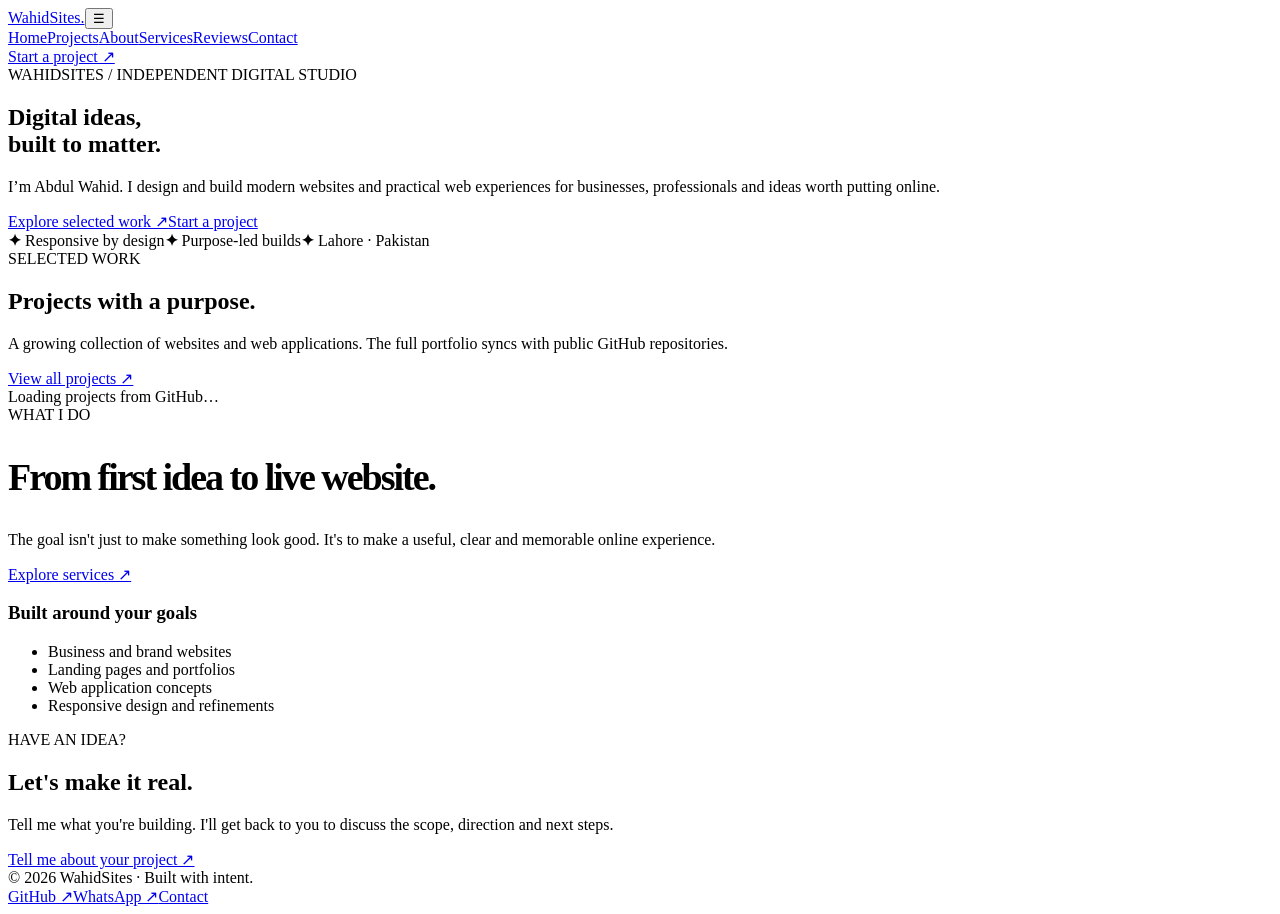
==== commit 0c07602f: "Add files via upload" ====
--- a/index.html
+++ b/index.html
@@ -1,1948 +1,18 @@
-<!DOCTYPE html>
-<html lang="en">
-<head>
-<meta charset="UTF-8">
-<meta name="google-site-verification" content="ZnlDH8jQMWhoMhzJ5xz4nbl1F5G22OYUC1wZg8396gc" />
-<meta name="viewport" content="width=device-width, initial-scale=1.0">
-
-<title>Abdul Wahid | WahidSites</title>
-
-<meta name="description" content="Abdul Wahid creates modern, futuristic websites for businesses, restaurants, professionals and personal brands.">
-
-<style>
-
-/* =========================
-   RESET
-========================= */
-
-*{
-    box-sizing:border-box;
-    margin:0;
-    padding:0;
-}
-
-html{
-    scroll-behavior:smooth;
-}
-
-body{
-    font-family:Arial,Helvetica,sans-serif;
-    background:#030705;
-    color:#f5fff8;
-    line-height:1.6;
-    overflow-x:hidden;
-    cursor:default;
-}
-
-a{
-    text-decoration:none;
-    color:inherit;
-}
-
-button,
-input,
-textarea,
-select{
-    font-family:inherit;
-}
-
-
-/* =========================
-   FUTURISTIC BACKGROUND
-========================= */
-
-body::before{
-    content:"";
-    position:fixed;
-    width:600px;
-    height:600px;
-    background:#00ff8815;
-    filter:blur(150px);
-    border-radius:50%;
-    top:-250px;
-    right:-220px;
-    z-index:-5;
-}
-
-body::after{
-    content:"";
-    position:fixed;
-    width:500px;
-    height:500px;
-    background:#008f5015;
-    filter:blur(150px);
-    border-radius:50%;
-    bottom:-250px;
-    left:-220px;
-    z-index:-5;
-}
-
-
-/* =========================
-   ANIMATIONS
-========================= */
-
-@keyframes glow{
-    0%,100%{
-        text-shadow:
-        0 0 8px #00ff8830,
-        0 0 20px #00ff8815;
-    }
-
-    50%{
-        text-shadow:
-        0 0 10px #00ff8840,
-        0 0 25px #00ff8820;
-    }
-}
-
-@keyframes pulse{
-    0%,100%{
-        box-shadow:0 0 0 0 #00ff8820;
-    }
-
-    50%{
-        box-shadow:0 0 0 8px #00ff8800;
-    }
-}
-
-@keyframes slideUp{
-    from{
-        opacity:0;
-        transform:translateY(20px);
-    }
-
-    to{
-        opacity:1;
-        transform:translateY(0);
-    }
-}
-
-@keyframes blink{
-    0%,45%{
-        opacity:1;
-    }
-
-    50%,100%{
-        opacity:.5;
-    }
-}
-
-
-/* =========================
-   PAGE SCAN LINE
-========================= */
-
-body{
-    position:relative;
-}
-
-body .scanline{
-    position:fixed;
-    left:0;
-    top:0;
-    width:100%;
-    height:1px;
-    background:#00ff88;
-    box-shadow:
-        0 0 8px #00ff88;
-    opacity:.15;
-    z-index:9999;
-    pointer-events:none;
-}
-
-
-/* =========================
-   NAVIGATION
-========================= */
-
-nav{
-    position:sticky;
-    top:0;
-    z-index:1000;
-    background:rgba(3,7,5,.85);
-    backdrop-filter:blur(22px);
-    border-bottom:1px solid #123c29;
-    padding:15px 7%;
-    display:flex;
-    justify-content:space-between;
-    align-items:center;
-    box-shadow:
-        0 10px 40px #00000030;
-}
-
-.logo{
-    width:150px;
-    height:48px;
-    display:flex;
-    align-items:center;
-}
-
-.logo img{
-    max-width:150px;
-    max-height:48px;
-    object-fit:contain;
-}
-
-.logo-placeholder{
-    font-size:22px;
-    font-weight:bold;
-    letter-spacing:-1px;
-}
-
-.logo-placeholder span{
-    color:#00e878;
-}
-
-nav .links{
-    display:flex;
-    align-items:center;
-}
-
-nav a{
-    margin-left:25px;
-    color:#8f9d95;
-    font-size:13px;
-    transition:.25s;
-    position:relative;
-}
-
-nav a::after{
-    content:"";
-    position:absolute;
-    left:0;
-    bottom:-7px;
-    width:0;
-    height:1px;
-    background:#00ff88;
-    box-shadow:0 0 8px #00ff88;
-    transition:.25s;
-}
-
-nav a:hover{
-    color:#00ff88;
-}
-
-nav a:hover::after{
-    width:100%;
-}
-
-
-/* =========================
-   HERO
-========================= */
-
-.hero{
-    min-height:92vh;
-    display:flex;
-    align-items:center;
-    padding:100px 7%;
-    position:relative;
-    overflow:hidden;
-
-    background:
-        radial-gradient(
-            circle at 75% 35%,
-            #06472a 0,
-            #031008 28%,
-            #030705 65%
-        );
-}
-
-.hero::before{
-    content:"";
-    position:absolute;
-    inset:0;
-
-    background-image:
-        linear-gradient(#00ff8808 1px,transparent 1px),
-        linear-gradient(90deg,#00ff8808 1px,transparent 1px);
-
-    background-size:55px 55px;
-
-    mask-image:
-        linear-gradient(
-            to bottom,
-            transparent,
-            black 25%,
-            black 75%,
-            transparent
-        );
-
-    pointer-events:none;
-}
-
-.hero::after{
-    content:"";
-    position:absolute;
-    width:650px;
-    height:650px;
-    right:-190px;
-    top:50%;
-    transform:translateY(-50%);
-    border:1px solid #00ff8815;
-    border-radius:50%;
-
-    box-shadow:
-        0 0 80px #00ff8808,
-        inset 0 0 80px #00ff8805;
-
-    pointer-events:none;
-}
-
-.hero-content{
-    max-width:850px;
-    position:relative;
-    z-index:5;
-    animation:slideUp .7s ease;
-}
-
-.hero-kicker{
-    color:#60736a;
-    font-size:11px;
-    letter-spacing:5px;
-    text-transform:uppercase;
-    margin-bottom:18px;
-}
-
-.badge{
-    display:inline-flex;
-    align-items:center;
-    gap:9px;
-
-    border:1px solid #17663f;
-    color:#00ff88;
-    background:#092217;
-
-    border-radius:30px;
-    padding:8px 15px;
-    font-size:12px;
-    margin-bottom:25px;
-}
-
-.badge-dot{
-    width:7px;
-    height:7px;
-    border-radius:50%;
-    background:#00ff88;
-    box-shadow:0 0 12px #00ff88;
-}
-
-h1{
-    font-size:clamp(48px,8vw,92px);
-    line-height:.95;
-    letter-spacing:-5px;
-    margin-bottom:28px;
-}
-
-h1 .green{
-    color:#00e878;
-}
-
-.hero p{
-    color:#a5b0aa;
-    font-size:19px;
-    max-width:680px;
-    margin-bottom:34px;
-}
-
-.hero-status{
-    display:flex;
-    gap:25px;
-    margin-top:35px;
-    color:#66756d;
-    font-size:11px;
-    letter-spacing:2px;
-    text-transform:uppercase;
-}
-
-.hero-status span{
-    color:#00e878;
-}
-
-
-/* =========================
-   HERO ORB
-========================= */
-
-.hero-orb{
-    position:absolute;
-    right:12%;
-    top:50%;
-    width:210px;
-    height:210px;
-    transform:translateY(-50%);
-    border-radius:50%;
-    border:1px solid #00ff8830;
-
-    box-shadow:
-        0 0 50px #00ff8810,
-        inset 0 0 50px #00ff8808;
-
-    z-index:2;
-}
-
-.hero-orb::before{
-    content:"";
-    position:absolute;
-    inset:22px;
-    border:1px solid #00ff8840;
-    border-radius:50%;
-}
-
-.hero-orb::after{
-    content:"";
-    position:absolute;
-    inset:55px;
-    border-radius:50%;
-    background:#00ff8815;
-
-    box-shadow:
-        0 0 50px #00ff8820,
-        0 0 100px #00ff8810;
-}
-
-
-/* =========================
-   BUTTONS
-========================= */
-
-.btn{
-    display:inline-block;
-    background:#00e878;
-    color:#03100a;
-    font-weight:bold;
-    padding:14px 23px;
-    border-radius:9px;
-    border:1px solid #00ff88;
-    cursor:pointer;
-    margin-right:8px;
-    transition:.25s;
-    position:relative;
-    overflow:hidden;
-
-    box-shadow:0 0 0 0 #00ff8800;
-}
-
-.btn:hover{
-    transform:translateY(-2px);
-    background:#31ff9d;
-
-    box-shadow:
-        0 8px 25px #00ff8825;
-}
-
-.btn.dark{
-    background:#08120d;
-    color:white;
-    border:1px solid #214532;
-}
-
-.btn.dark:hover{
-    background:#10261a;
-    border-color:#00e878;
-}
-
-
-/* =========================
-   SECTIONS
-========================= */
-
-section{
-    padding:100px 7%;
-    position:relative;
-}
-
-.section-title{
-    font-size:42px;
-    margin-bottom:10px;
-    letter-spacing:-1.5px;
-}
-
-.section-sub{
-    color:#8e9a93;
-    max-width:650px;
-    margin-bottom:42px;
-}
-
-section::before{
-    content:"";
-    position:absolute;
-    width:120px;
-    height:1px;
-    top:45px;
-    left:7%;
-
-    background:linear-gradient(
-        90deg,
-        #00e878,
-        transparent
-    );
-
-    opacity:.5;
-}
-
-
-/* =========================
-   SERVICES
-========================= */
-
-.grid{
-    display:grid;
-    grid-template-columns:repeat(3,1fr);
-    gap:18px;
-}
-
-.card{
-    background:
-        linear-gradient(
-            145deg,
-            #0d1812,
-            #08100c
-        );
-
-    border:1px solid #173c29;
-    border-radius:18px;
-    padding:30px;
-    transition:.25s;
-    position:relative;
-    overflow:hidden;
-}
-
-.card:hover{
-    transform:translateY(-5px);
-    border-color:#00e878;
-
-    box-shadow:
-        0 15px 35px #00ff8810;
-}
-
-.card h3{
-    margin:12px 0 8px;
-}
-
-.card p{
-    color:#9da9a2;
-    font-size:15px;
-}
-
-.icon{
-    font-size:28px;
-}
-
-
-/* =========================
-   WORK
-========================= */
-
-.work{
-    display:grid;
-    grid-template-columns:repeat(2,1fr);
-    gap:18px;
-}
-
-.project{
-    min-height:280px;
-    border-radius:18px;
-    padding:30px;
-
-    background:
-        linear-gradient(
-            135deg,
-            #102319,
-            #07100b
-        );
-
-    border:1px solid #183d2a;
-
-    display:flex;
-    flex-direction:column;
-    justify-content:flex-end;
-
-    transition:.25s;
-    position:relative;
-    overflow:hidden;
-}
-
-.project:hover{
-    transform:translateY(-5px);
-    border-color:#00e878;
-
-    box-shadow:
-        0 15px 40px #00ff8810;
-}
-
-.project::after{
-    content:"↗️";
-    position:absolute;
-    right:28px;
-    top:25px;
-    font-size:25px;
-    color:#00e878;
-    opacity:.5;
-}
-
-.project small{
-    color:#00e878;
-    letter-spacing:2px;
-    font-size:10px;
-}
-
-.project h3{
-    font-size:28px;
-    margin:7px 0;
-}
-
-.project p{
-    color:#9ba69f;
-}
-
-
-/* =========================
-   PROCESS
-========================= */
-
-.steps{
-    max-width:800px;
-}
-
-.step{
-    position:relative;
-    padding:25px 25px 25px 78px;
-    border-bottom:1px solid #173326;
-    transition:.2s;
-}
-
-.step:hover{
-    padding-left:85px;
-    background:#00ff8803;
-}
-
-.step-number{
-    position:absolute;
-    left:20px;
-    top:20px;
-
-    width:40px;
-    height:40px;
-
-    border-radius:50%;
-    background:#00e878;
-    color:#03100a;
-
-    font-weight:bold;
-
-    display:flex;
-    align-items:center;
-    justify-content:center;
-
-    box-shadow:
-        0 0 15px #00ff8820;
-}
-
-.step p{
-    color:#9aa69f;
-}
-
-
-/* =========================
-   REVIEW FORM
-========================= */
-
-.review-form{
-    max-width:750px;
-    background:#0c1711;
-    border:1px solid #193c29;
-    padding:30px;
-    border-radius:18px;
-
-    box-shadow:
-        0 20px 60px #00000035;
-}
-
-.rating-buttons{
-    display:flex;
-    gap:8px;
-    margin-bottom:10px;
-}
-
-.rating-buttons button{
-    background:#101c15;
-    color:#6f7d75;
-    border:1px solid #294334;
-    border-radius:8px;
-    padding:8px 12px;
-    cursor:pointer;
-    transition:.2s;
-}
-
-.rating-buttons button:hover,
-.rating-buttons button.selected{
-    background:#00e878;
-    color:#03100a;
-    border-color:#00e878;
-
-    box-shadow:
-        0 0 15px #00ff8820;
-}
-
-
-/* =========================
-   ORDER
-========================= */
-
-.order{
-    background:
-        radial-gradient(
-            circle at 90% 20%,
-            #07351f,
-            #07100b 35%
-        );
-
-    border-top:1px solid #183c29;
-}
-
-form{
-    max-width:750px;
-    background:#0b1710;
-    padding:30px;
-    border-radius:18px;
-    border:1px solid #1b402c;
-
-    box-shadow:
-        0 20px 70px #00000055;
-}
-
-label{
-    display:block;
-    color:#b4beb8;
-    font-size:14px;
-    margin:17px 0 6px;
-}
-
-input,
-textarea,
-select{
-    width:100%;
-    background:#060d09;
-    color:white;
-    border:1px solid #274535;
-    border-radius:9px;
-    padding:14px;
-    font-size:15px;
-    outline:none;
-    transition:.2s;
-}
-
-input:focus,
-textarea:focus,
-select:focus{
-    border-color:#00e878;
-
-    box-shadow:
-        0 0 0 3px #00ff8810;
-}
-
-textarea{
-    min-height:150px;
-    resize:vertical;
-}
-
-.order-note{
-    color:#7f8c84;
-    font-size:13px;
-    margin-top:12px;
-}
-
-.success-message{
-    display:none;
-    margin-top:20px;
-    padding:18px;
-    border-radius:12px;
-    background:#092519;
-    border:1px solid #00e878;
-    color:#aaffd1;
-
-    box-shadow:
-        0 0 30px #00ff8810;
-}
-
-
-/* =========================
-   WHATSAPP
-========================= */
-
-.whatsapp-float{
-    position:fixed;
-    right:22px;
-    bottom:22px;
-
-    width:58px;
-    height:58px;
-
-    border-radius:50%;
-    background:#25d366;
-    color:white;
-
-    display:flex;
-    align-items:center;
-    justify-content:center;
-
-    font-size:27px;
-
-    z-index:2000;
-
-    box-shadow:
-        0 10px 35px #25d36635;
-
-    transition:.25s;
-}
-
-.whatsapp-float:hover{
-    transform:scale(1.08);
-
-    box-shadow:
-        0 0 25px #25d366,
-        0 10px 40px #25d36635;
-}
-
-
-/* =========================
-   FOOTER
-========================= */
-
-footer{
-    padding:35px 7%;
-    text-align:center;
-    color:#718078;
-    border-top:1px solid #173326;
-    font-size:13px;
-}
-
-.footer-green{
-    color:#00e878;
-}
-
-
-/* =========================
-   SCROLL REVEAL
-========================= */
-
-.reveal{
-    opacity:1;
-    transform:none;
-}
-
-.reveal.visible{
-    opacity:1;
-    transform:none;
-}
-
-
-/* =========================
-   MOBILE
-========================= */
-
-@media(max-width:900px){
-
-    nav{
-        padding:15px 5%;
-    }
-
-    nav .links a{
-        margin-left:10px;
-        font-size:11px;
-    }
-
-    .hero{
-        padding:80px 6%;
-    }
-
-    .hero-orb{
-        opacity:.2;
-        right:-80px;
-    }
-
-    .grid,
-    .work,
-    .review-grid{
-        grid-template-columns:1fr;
-    }
-
-    section{
-        padding:75px 6%;
-    }
-
-    section::before{
-        left:6%;
-    }
-}
-
-
-@media(max-width:600px){
-
-    nav{
-        padding:13px 5%;
-    }
-
-    .logo{
-        width:110px;
-        height:40px;
-    }
-
-    .logo img{
-        max-width:110px;
-        max-height:40px;
-    }
-
-    nav .links{
-        gap:7px;
-    }
-
-    nav a{
-        margin-left:5px !important;
-        font-size:9px !important;
-    }
-
-    .hero{
-        min-height:88vh;
-        padding:75px 6%;
-    }
-
-    .hero::after{
-        width:450px;
-        height:450px;
-        right:-250px;
-    }
-
-    .hero-orb{
-        width:160px;
-        height:160px;
-        right:-70px;
-        opacity:.15;
-    }
-
-    .hero-kicker{
-        font-size:9px;
-        letter-spacing:3px;
-    }
-
-    h1{
-        font-size:52px;
-        letter-spacing:-4px;
-    }
-
-    .hero p{
-        font-size:16px;
-    }
-
-    .hero-status{
-        flex-direction:column;
-        gap:8px;
-    }
-
-    .section-title{
-        font-size:34px;
-    }
-
-    form{
-        padding:22px;
-    }
-
-    .btn{
-        margin-bottom:10px;
-    }
-}
-
-
-/* =========================
-   REDUCE MOTION
-========================= */
-
-@media(prefers-reduced-motion:reduce){
-
-    *,
-    *::before,
-    *::after{
-        animation:none !important;
-        scroll-behavior:auto !important;
-        transition:none !important;
-    }
-}
-
-</style>
-</head>
-
-<body>
-
-<div class="scanline"></div>
-
-
-<!-- =========================
-     NAVIGATION
-========================= -->
-
-<nav>
-
-<div class="logo">
-
-<img
-    src="logo.png"
-    alt="WahidSites Logo"
->
-
-</div>
-
-<div class="links">
-
-<a href="#services">
-    Services
-</a>
-
-<a href="#work">
-    Work
-</a>
-
-<a href="#reviews">
-    Reviews
-</a>
-
-<a href="#order">
-    Order
-</a>
-
-</div>
-
-</nav>
-
-
-<!-- =========================
-     HERO
-========================= -->
-
-<header class="hero">
-
-<div class="hero-orb"></div>
-
-<div class="hero-content">
-
-<div class="hero-kicker">
-    WAHIDSITES // DIGITAL STUDIO
-</div>
-
-<div class="badge">
-
-<span class="badge-dot"></span>
-
-    Available for new projects
-
-</div>
-
-<h1>
-
-    Your idea.
-    <br>
-
-    <span class="green">
-        Turned into a website.
-    </span>
-
-</h1>
-
-<p>
-
-    I design and build modern digital experiences
-    for businesses, restaurants, professionals,
-    personal brands and anyone who needs a website
-    that actually feels premium.
-
-</p>
-
-<a
-    class="btn"
-    href="#order"
->
-    Start a Project →
-</a>
-
-<a
-    class="btn dark"
-    href="https://wa.me/923219494745"
-    target="_blank"
->
-    Chat on WhatsApp
-</a>
-
-<div class="hero-status">
-
-<div>
-    <span>●</span> MOBILE READY
-</div>
-
-<div>
-    <span>●</span> CUSTOM DESIGNED
-</div>
-
-<div>
-    <span>●</span> FAST DELIVERY
-</div>
-
-</div>
-
-</div>
-
-</header>
-
-
-<!-- =========================
-     SERVICES
-========================= -->
-
-<section
-    id="services"
-    class="reveal"
->
-
-<h2 class="section-title">
-    What I can build
-</h2>
-
-<p class="section-sub">
-
-    From a simple professional presence to a complete
-    online ordering experience, I build around what
-    your business actually needs.
-
-</p>
-
-<div class="grid">
-
-
-<div class="card">
-
-<div class="icon">
-    🌐
-</div>
-
-<h3>
-    Business Websites
-</h3>
-
-<p>
-    Professional websites for companies,
-    shops and local businesses.
-</p>
-
-</div>
-
-
-<div class="card">
-
-<div class="icon">
-    🍔
-</div>
-
-<h3>
-    Restaurant Websites
-</h3>
-
-<p>
-    Menus, food photos, ordering systems
-    and WhatsApp orders.
-</p>
-
-</div>
-
-
-<div class="card">
-
-<div class="icon">
-    👨‍💼
-</div>
-
-<h3>
-    Professional Websites
-</h3>
-
-<p>
-    Websites for lawyers, doctors,
-    consultants and other professionals.
-</p>
-
-</div>
-
-
-<div class="card">
-
-<div class="icon">
-    🛍️
-</div>
-
-<h3>
-    Online Stores
-</h3>
-
-<p>
-    Product showcases and simple
-    ordering experiences.
-</p>
-
-</div>
-
-
-<div class="card">
-
-<div class="icon">
-    👤
-</div>
-
-<h3>
-    Personal Websites
-</h3>
-
-<p>
-    Portfolios, personal brands,
-    resumes and creator websites.
-</p>
-
-</div>
-
-
-<div class="card">
-
-<div class="icon">
-    ✨
-</div>
-
-<h3>
-    Custom Websites
-</h3>
-
-<p>
-    Have another idea?
-    Tell me what you want.
-</p>
-
-</div>
-
-
-</div>
-
-</section>
-
-
-<!-- =========================
-     WORK
-========================= -->
-
-<section
-    id="work"
-    class="reveal"
->
-
-<h2 class="section-title">
-    My Work
-</h2>
-
-<p class="section-sub">
-
-    A few examples of the type of websites
-    I can create.
-
-</p>
-
-<div class="work">
-
-<a
-    class="project"
-    href="https://haroonchitrali.site"
-    target="_blank"
->
-
-<small>
-    PROFESSIONAL WEBSITE
-</small>
-
-<h3>
-    Advocate Website
-</h3>
-
-<p>
-    A professional website built for
-    a High Court advocate.
-</p>
-
-</a>
-
-</div>
-
-</section>
-
-
-<!-- =========================
-     PROCESS
-========================= -->
-
-<section class="reveal">
-
-<h2 class="section-title">
-    How it works
-</h2>
-
-<p class="section-sub">
-    Getting a website is simple.
-</p>
-
-<div class="steps">
-
-
-<div class="step">
-
-<div class="step-number">
-    1
-</div>
-
-<h3>
-    Choose your website
-</h3>
-
-<p>
-    Tell me what type of website
-    you want.
-</p>
-
-</div>
-
-
-<div class="step">
-
-<div class="step-number">
-    2
-</div>
-
-<h3>
-    Tell me your idea
-</h3>
-
-<p>
-    Describe your business,
-    features and design ideas.
-</p>
-
-</div>
-
-
-<div class="step">
-
-<div class="step-number">
-    3
-</div>
-
-<h3>
-    I build it
-</h3>
-
-<p>
-    I'll turn your idea into
-    a working website.
-</p>
-
-</div>
-
-
-<div class="step">
-
-<div class="step-number">
-    4
-</div>
-
-<h3>
-    Launch
-</h3>
-
-<p>
-    After you're happy with it,
-    we get it online.
-</p>
-
-</div>
-
-
-</div>
-
-</section>
-
-
-<!-- =========================
-     REVIEW
-========================= -->
-
-<section
-    id="reviews"
-    class="reveal"
->
-
-<h3>
-    Leave a Review
-</h3>
-
-<label>
-    Your Name
-</label>
-
-<input
-    type="text"
-    id="reviewName"
-    placeholder="Your name"
->
-
-<label>
-    Rating
-</label>
-
-<div
-    class="rating-buttons"
-    id="ratingButtons"
->
-
-<button
-    type="button"
-    data-rating="1"
->
-    ★
-</button>
-
-<button
-    type="button"
-    data-rating="2"
->
-    ★★
-</button>
-
-<button
-    type="button"
-    data-rating="3"
->
-    ★★★
-</button>
-
-<button
-    type="button"
-    data-rating="4"
->
-    ★★★★
-</button>
-
-<button
-    type="button"
-    data-rating="5"
->
-    ★★★★★
-</button>
-
-</div>
-
-<label>
-    Your Review
-</label>
-
-<textarea
-    id="reviewText"
-    placeholder="Tell people about your experience..."
-></textarea>
-
-<br>
-
-<button
-    class="btn"
-    type="button"
-    onclick="submitReview()"
->
-    Submit Review
-</button>
-
-<p class="order-note">
-    Reviews are saved on this device.
-</p>
-
-<div id="reviewList"></div>
-
-</section>
-
-
-<!-- =========================
-     ORDER
-========================= -->
-
-<section
-    class="order reveal"
-    id="order"
->
-
-<h2 class="section-title">
-    Order Your Website
-</h2>
-
-<p class="section-sub">
-
-    Tell me what you need and I'll receive
-    your request by email. You can also
-    contact me directly on WhatsApp.
-
-</p>
-
-
-<form
-    id="websiteOrder"
-    action="https://formsubmit.co/abdulwahiddd801@gmail.com"
-    method="POST"
->
-
-<input
-    type="hidden"
-    name="_subject"
-    value="NEW WEBSITE ORDER — WahidSites"
->
-
-<input
-    type="hidden"
-    name="_captcha"
-    value="false"
->
-
-<input
-    type="hidden"
-    name="_template"
-    value="table"
->
-
-
-<label>
-    Your Name
-</label>
-
-<input
-    type="text"
-    name="name"
-    id="customerName"
-    placeholder="Your name"
-    required
->
-
-
-<label>
-    Phone / WhatsApp Number
-</label>
-
-<input
-    type="tel"
-    name="phone"
-    id="customerPhone"
-    placeholder="e.g. 0300 1234567"
-    required
->
-
-
-<label>
-    Email Address
-</label>
-
-<input
-    type="email"
-    name="email"
-    id="customerEmail"
-    placeholder="you@example.com"
-    required
->
-
-
-<label>
-    Business / Brand Name
-</label>
-
-<input
-    type="text"
-    name="business"
-    id="businessName"
-    placeholder="Your business name"
-    required
->
-
-
-<label>
-    What type of website do you want?
-</label>
-
-<select
-    name="websiteType"
-    id="websiteType"
-    required
->
-
-<option value="">
-    Select a website type
-</option>
-
-<option>
-    Business Website
-</option>
-
-<option>
-    Restaurant / Food Website
-</option>
-
-<option>
-    Professional Website
-</option>
-
-<option>
-    Online Store
-</option>
-
-<option>
-    Personal / Portfolio Website
-</option>
-
-<option>
-    Custom Website
-</option>
-
-</select>
-
-
-<label>
-    What do you want on the website?
-</label>
-
-<textarea
-    name="details"
-    id="websiteDetails"
-    placeholder="Tell me everything you want: pages, features, colors, products, menu, booking system, WhatsApp ordering, etc."
-    required
-></textarea>
-
-
-<label>
-    Anything else I should know?
-</label>
-
-<textarea
-    name="extra"
-    id="extraDetails"
-    placeholder="Optional"
-></textarea>
-
-<br>
-
-<button
-    type="submit"
-    class="btn"
-    id="submitButton"
->
-    Send Website Order →
-</button>
-
-<a
-    href="https://wa.me/923219494745"
-    target="_blank"
-    class="btn dark"
->
-    Chat on WhatsApp
-</a>
-
-<p class="order-note">
-    Your order will be sent directly to my email.
-</p>
-
-</form>
-
-</section>
-
-
-<!-- =========================
-     FOOTER
-========================= -->
-
-<footer>
-
-©️ 2026 Abdul Wahid •
-
-<span class="footer-green">
-    WahidSites
-</span>
-
-• Website Developer
-
-</footer>
-
-
-<!-- =========================
-     FLOATING WHATSAPP
-========================= -->
-
-<a
-    href="https://wa.me/923219494745"
-    target="_blank"
-    class="whatsapp-float"
-    title="Chat on WhatsApp"
-    aria-label="Chat on WhatsApp"
->
-    ☎
-</a>
-
-
-<!-- =========================
-     JAVASCRIPT
-========================= -->
-
-<script>
-
-/* =========================
-   REVIEW SYSTEM
-========================= */
-
-let selectedRating = 0;
-
-const ratingButtons =
-    document.querySelectorAll(
-        "#ratingButtons button"
-    );
-
-ratingButtons.forEach(
-    function(button){
-
-        button.addEventListener(
-            "click",
-            function(){
-
-                selectedRating =
-                    Number(
-                        this.dataset.rating
-                    );
-
-                ratingButtons.forEach(
-                    function(btn){
-
-                        btn.classList.remove(
-                            "selected"
-                        );
-
-                    }
-                );
-
-                this.classList.add(
-                    "selected"
-                );
-
-            }
-        );
-
-    }
-);
-
-
-function submitReview(){
-
-    const name =
-        document.getElementById(
-            "reviewName"
-        ).value.trim();
-
-    const text =
-        document.getElementById(
-            "reviewText"
-        ).value.trim();
-
-
-    if(!name){
-
-        alert(
-            "Please enter your name."
-        );
-
-        return;
-
-    }
-
-
-    if(!selectedRating){
-
-        alert(
-            "Please choose a rating."
-        );
-
-        return;
-
-    }
-
-
-    if(!text){
-
-        alert(
-            "Please write your review."
-        );
-
-        return;
-
-    }
-
-
-    const review = {
-
-        name:name,
-        rating:selectedRating,
-        text:text
-
-    };
-
-
-    const reviews =
-        JSON.parse(
-            localStorage.getItem(
-                "wahidSitesReviews"
-            ) || "[]"
-        );
-
-
-    reviews.push(review);
-
-
-    localStorage.setItem(
-        "wahidSitesReviews",
-        JSON.stringify(reviews)
-    );
-
-
-    displayReviews();
-
-
-    document.getElementById(
-        "reviewName"
-    ).value = "";
-
-
-    document.getElementById(
-        "reviewText"
-    ).value = "";
-
-
-    selectedRating = 0;
-
-
-    ratingButtons.forEach(
-        function(btn){
-
-            btn.classList.remove(
-                "selected"
-            );
-
-        }
-    );
-
-
-    alert(
-        "Thank you for your review! ⭐"
-    );
-
-}
-
-
-function displayReviews(){
-
-    const list =
-        document.getElementById(
-            "reviewList"
-        );
-
-
-    if(!list){
-        return;
-    }
-
-
-    list.innerHTML = "";
-
-
-    const reviews =
-        JSON.parse(
-            localStorage.getItem(
-                "wahidSitesReviews"
-            ) || "[]"
-        );
-
-
-    reviews.forEach(
-        function(review){
-
-            const card =
-                document.createElement(
-                    "div"
-                );
-
-
-            card.className =
-                "review";
-
-
-            const stars =
-                "★".repeat(
-                    review.rating
-                );
-
-
-            card.innerHTML =
-                '<div class="stars">' +
-                stars +
-                '</div>' +
-
-                '<p>' +
-                escapeHTML(
-                    review.text
-                ) +
-                '</p>' +
-
-                '<strong>' +
-                escapeHTML(
-                    review.name
-                ) +
-                '</strong>';
-
-
-            list.appendChild(
-                card
-            );
-
-        }
-    );
-
-}
-
-
-function escapeHTML(text){
-
-    const div =
-        document.createElement(
-            "div"
-        );
-
-
-    div.textContent =
-        text;
-
-
-    return div.innerHTML;
-
-}
-
-
-/* =========================
-   LOAD SAVED REVIEWS
-========================= */
-
-displayReviews();
-
-</script>
-
-</body>
-</html>
-</html>
+<!doctype html>
+<html lang="en"><head><meta charset="utf-8"><meta name="viewport" content="width=device-width,initial-scale=1">
+<title>Home | WahidSites</title><meta name="description" content="WahidSites — thoughtful websites and digital experiences by Abdul Wahid.">
+<link rel="stylesheet" href="assets/styles.css"></head><body>
+<header><div class="wrap nav"><a class="brand" href="index.html">Wahid<span>Sites.</span></a><button class="menu" aria-label="Toggle navigation">☰</button><nav class="navlinks"><a href="index.html" class="active">Home</a><a href="projects.html" class="">Projects</a><a href="about.html" class="">About</a><a href="services.html" class="">Services</a><a href="reviews.html" class="">Reviews</a><a href="contact.html" class="">Contact</a></nav><a class="nav-cta" href="contact.html">Start a project ↗</a></div></header>
+<main>
+<section class="hero"><div class="wrap hero-inner"><div class="eyebrow">WAHIDSITES / INDEPENDENT DIGITAL STUDIO</div>
+<h1>Digital ideas,<br><span class="gradient">built to matter.</span></h1>
+<p>I’m Abdul Wahid. I design and build modern websites and practical web experiences for businesses, professionals and ideas worth putting online.</p>
+<div class="actions"><a class="btn" href="projects.html">Explore selected work ↗</a><a class="btn secondary" href="contact.html">Start a project</a></div>
+<div class="meta-row"><span><b>✦</b> Responsive by design</span><span><b>✦</b> Purpose-led builds</span><span><b>✦</b> Lahore · Pakistan</span></div>
+</div></section>
+<section><div class="wrap"><div class="section-head"><div><div class="eyebrow">SELECTED WORK</div><h2>Projects with a purpose.</h2><p>A growing collection of websites and web applications. The full portfolio syncs with public GitHub repositories.</p></div><a class="btn secondary" href="projects.html">View all projects ↗</a></div><div id="projectGrid" class="grid"><div class="empty">Loading projects from GitHub…</div></div></div></section>
+<section><div class="wrap split"><div><div class="eyebrow">WHAT I DO</div><h2 style="font:600 38px 'Space Grotesk';letter-spacing:-2px">From first idea to live website.</h2><p class="muted">The goal isn't just to make something look good. It's to make a useful, clear and memorable online experience.</p><a class="btn secondary" href="services.html">Explore services ↗</a></div><div class="panel"><h3>Built around your goals</h3><ul class="list"><li>Business and brand websites</li><li>Landing pages and portfolios</li><li>Web application concepts</li><li>Responsive design and refinements</li></ul></div></div></section>
+<section><div class="wrap"><div class="cta"><div class="eyebrow">HAVE AN IDEA?</div><h2>Let's make it real.</h2><p>Tell me what you're building. I'll get back to you to discuss the scope, direction and next steps.</p><a class="btn" href="contact.html">Tell me about your project ↗</a></div></div></section>
+</main>
+<footer><div class="wrap footer-inner"><span>© <span id="year">2026</span> WahidSites · Built with intent.</span><div class="footer-links"><a href="https://github.com/wahidsites" target="_blank">GitHub ↗</a><a href="https://wa.me/923219494745" target="_blank">WhatsApp ↗</a><a href="contact.html">Contact</a></div></div></footer>
+<script src="assets/app.js"></script><script>document.getElementById('year').textContent=new Date().getFullYear()</script></body></html>
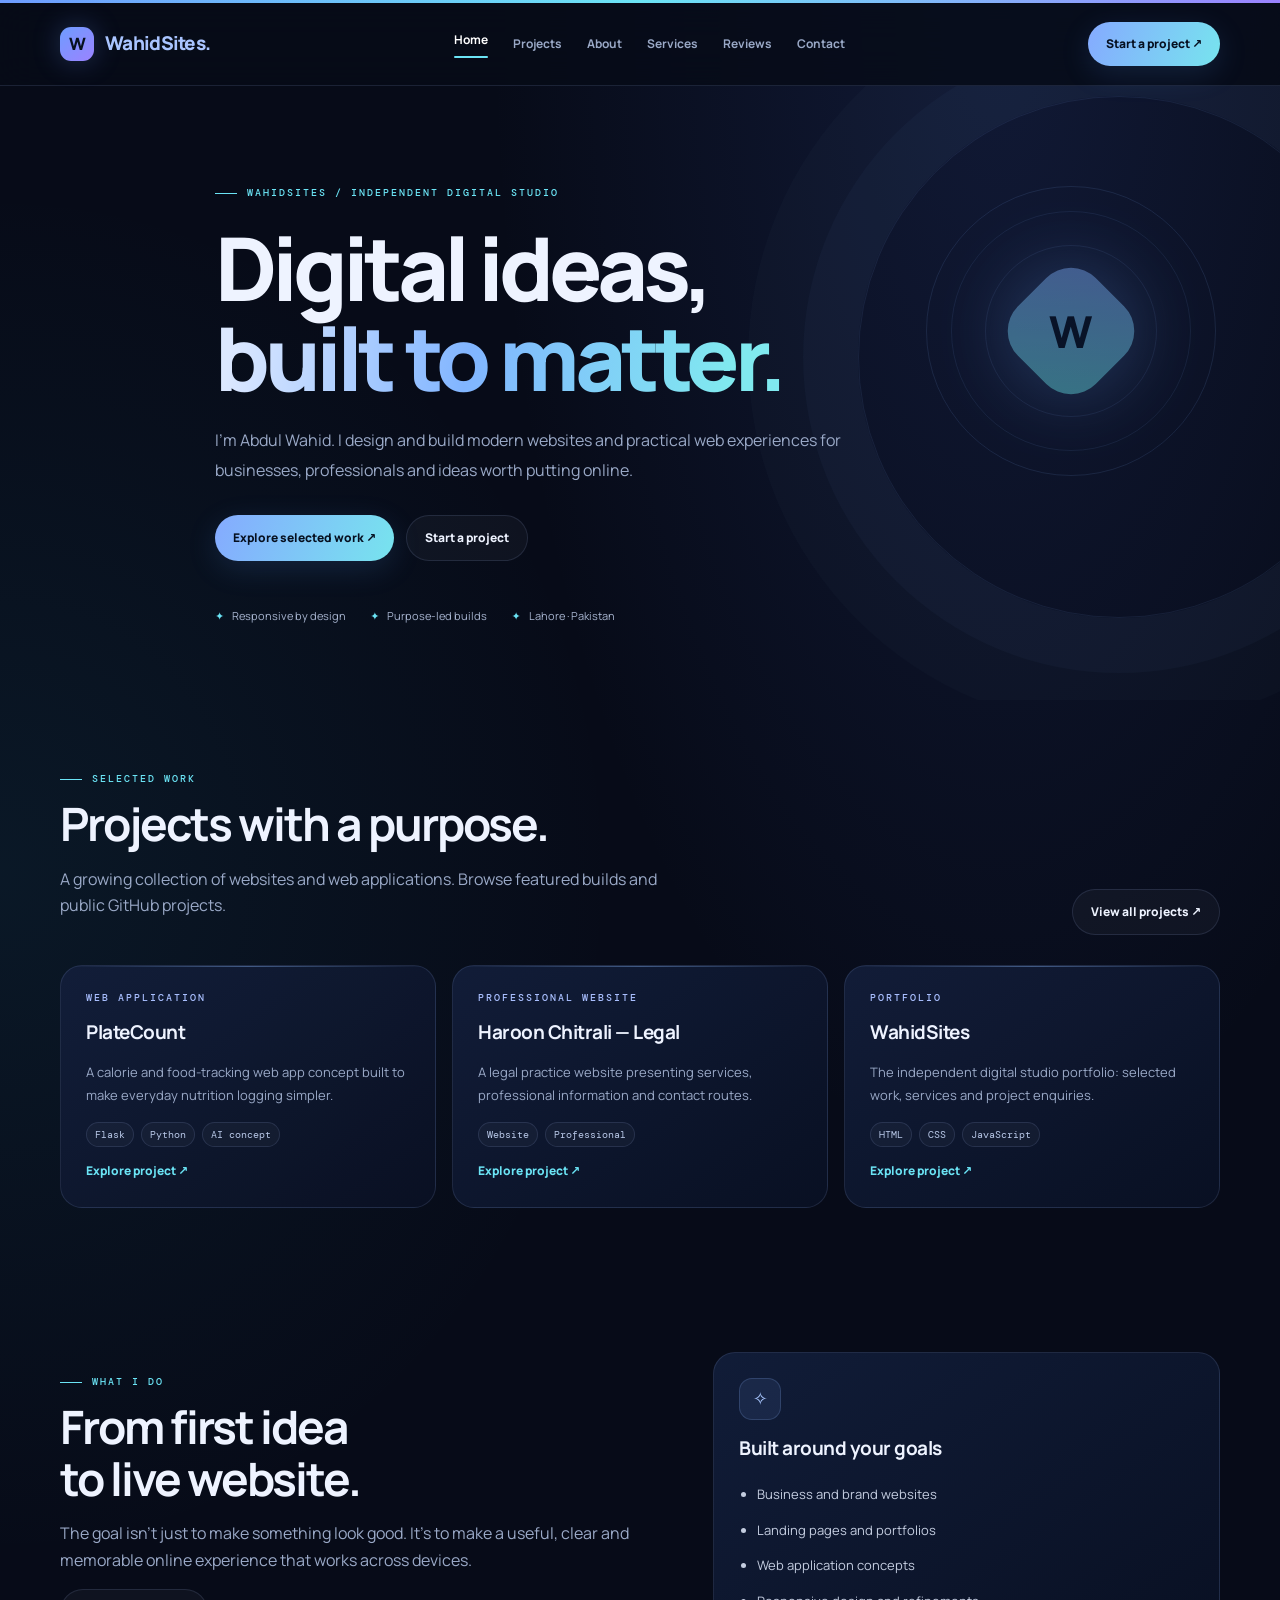
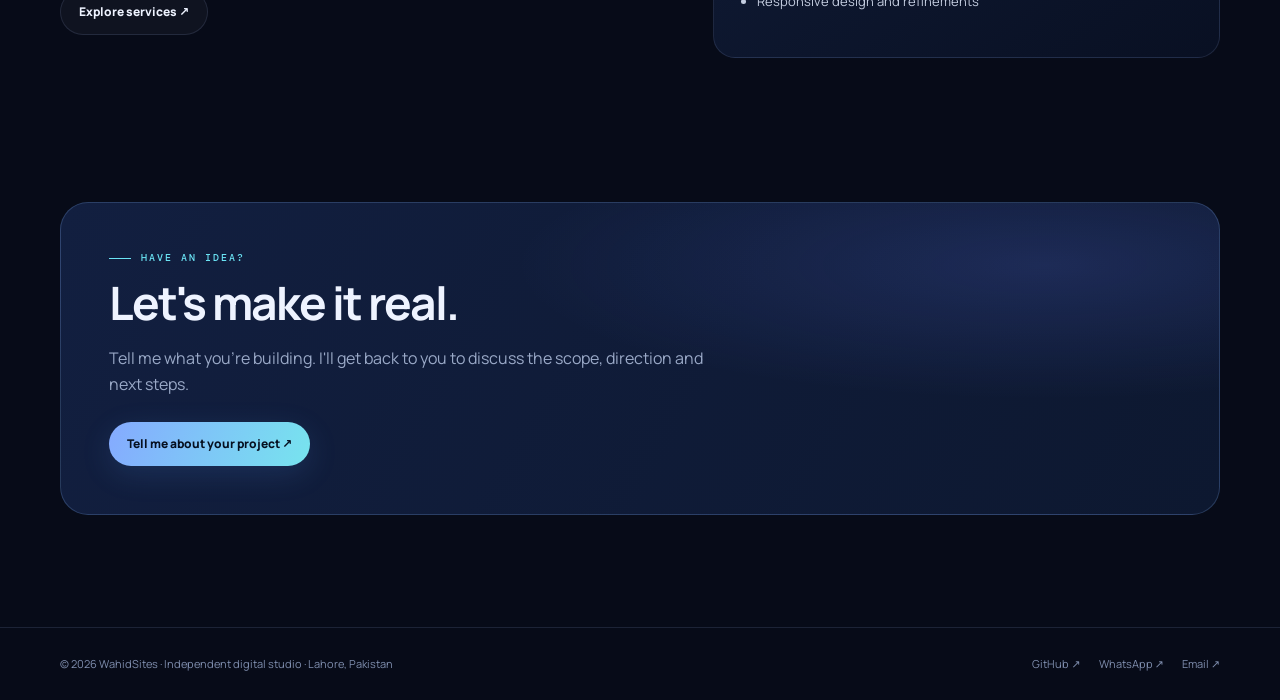
==== commit db4ca0f3: "Add files via upload" ====
--- a/index.html
+++ b/index.html
@@ -1,18 +1,17 @@
 <!doctype html>
 <html lang="en"><head><meta charset="utf-8"><meta name="viewport" content="width=device-width,initial-scale=1">
-<title>Home | WahidSites</title><meta name="description" content="WahidSites — thoughtful websites and digital experiences by Abdul Wahid.">
-<link rel="stylesheet" href="assets/styles.css"></head><body>
-<header><div class="wrap nav"><a class="brand" href="index.html">Wahid<span>Sites.</span></a><button class="menu" aria-label="Toggle navigation">☰</button><nav class="navlinks"><a href="index.html" class="active">Home</a><a href="projects.html" class="">Projects</a><a href="about.html" class="">About</a><a href="services.html" class="">Services</a><a href="reviews.html" class="">Reviews</a><a href="contact.html" class="">Contact</a></nav><a class="nav-cta" href="contact.html">Start a project ↗</a></div></header>
+<title>Home | WahidSites</title><meta name="description" content="WahidSites — modern websites and practical digital experiences by Abdul Wahid.">
+<meta name="theme-color" content="#070b18"><link rel="stylesheet" href="styles.css"></head><body>
+<div class="topline"></div><header><div class="wrap nav"><a class="brand" href="index.html"><span class="brandmark">W</span><span>Wahid<span>Sites.</span></span></a><button class="menu" aria-label="Toggle navigation">☰</button><nav class="navlinks"><a href="index.html" class="active">Home</a><a href="projects.html" class="">Projects</a><a href="about.html" class="">About</a><a href="services.html" class="">Services</a><a href="reviews.html" class="">Reviews</a><a href="contact.html" class="">Contact</a></nav><a class="nav-cta" href="contact.html">Start a project ↗</a></div></header>
 <main>
 <section class="hero"><div class="wrap hero-inner"><div class="eyebrow">WAHIDSITES / INDEPENDENT DIGITAL STUDIO</div>
 <h1>Digital ideas,<br><span class="gradient">built to matter.</span></h1>
 <p>I’m Abdul Wahid. I design and build modern websites and practical web experiences for businesses, professionals and ideas worth putting online.</p>
 <div class="actions"><a class="btn" href="projects.html">Explore selected work ↗</a><a class="btn secondary" href="contact.html">Start a project</a></div>
-<div class="meta-row"><span><b>✦</b> Responsive by design</span><span><b>✦</b> Purpose-led builds</span><span><b>✦</b> Lahore · Pakistan</span></div>
-</div></section>
-<section><div class="wrap"><div class="section-head"><div><div class="eyebrow">SELECTED WORK</div><h2>Projects with a purpose.</h2><p>A growing collection of websites and web applications. The full portfolio syncs with public GitHub repositories.</p></div><a class="btn secondary" href="projects.html">View all projects ↗</a></div><div id="projectGrid" class="grid"><div class="empty">Loading projects from GitHub…</div></div></div></section>
-<section><div class="wrap split"><div><div class="eyebrow">WHAT I DO</div><h2 style="font:600 38px 'Space Grotesk';letter-spacing:-2px">From first idea to live website.</h2><p class="muted">The goal isn't just to make something look good. It's to make a useful, clear and memorable online experience.</p><a class="btn secondary" href="services.html">Explore services ↗</a></div><div class="panel"><h3>Built around your goals</h3><ul class="list"><li>Business and brand websites</li><li>Landing pages and portfolios</li><li>Web application concepts</li><li>Responsive design and refinements</li></ul></div></div></section>
+<div class="meta-row"><span><b>✦</b> Responsive by design</span><span><b>✦</b> Purpose-led builds</span><span><b>✦</b> Lahore · Pakistan</span></div></div><div class="hero-art"><div class="orb"><span>W</span></div></div></section>
+<section><div class="wrap"><div class="section-head"><div><div class="eyebrow">SELECTED WORK</div><h2>Projects with a purpose.</h2><p>A growing collection of websites and web applications. Browse featured builds and public GitHub projects.</p></div><a class="btn secondary" href="projects.html">View all projects ↗</a></div><div id="projectGrid" class="grid"><div class="empty">Loading projects…</div></div></div></section>
+<section><div class="wrap split"><div><div class="eyebrow">WHAT I DO</div><h2>From first idea<br>to live website.</h2><p class="muted">The goal isn't just to make something look good. It's to make a useful, clear and memorable online experience that works across devices.</p><a class="btn secondary" href="services.html">Explore services ↗</a></div><div class="panel"><div class="iconbox">✧</div><h3>Built around your goals</h3><ul class="list"><li>Business and brand websites</li><li>Landing pages and portfolios</li><li>Web application concepts</li><li>Responsive design and refinements</li></ul></div></div></section>
 <section><div class="wrap"><div class="cta"><div class="eyebrow">HAVE AN IDEA?</div><h2>Let's make it real.</h2><p>Tell me what you're building. I'll get back to you to discuss the scope, direction and next steps.</p><a class="btn" href="contact.html">Tell me about your project ↗</a></div></div></section>
 </main>
-<footer><div class="wrap footer-inner"><span>© <span id="year">2026</span> WahidSites · Built with intent.</span><div class="footer-links"><a href="https://github.com/wahidsites" target="_blank">GitHub ↗</a><a href="https://wa.me/923219494745" target="_blank">WhatsApp ↗</a><a href="contact.html">Contact</a></div></div></footer>
-<script src="assets/app.js"></script><script>document.getElementById('year').textContent=new Date().getFullYear()</script></body></html>+<footer><div class="wrap footer-inner"><span>© <span data-year>2026</span> WahidSites · Independent digital studio · Lahore, Pakistan</span><div class="footer-links"><a href="https://github.com/wahidsites" target="_blank" rel="noopener">GitHub ↗</a><a href="https://wa.me/923219494745" target="_blank" rel="noopener">WhatsApp ↗</a><a href="mailto:abdulwahiddd801@gmail.com">Email ↗</a></div></div></footer>
+<script src="app.js"></script></body></html>
--- a/styles.css
+++ b/styles.css
@@ -0,0 +1,6 @@
+
+@import url('https://fonts.googleapis.com/css2?family=DM+Mono:wght@400;500&family=Manrope:wght@400;500;600;700;800&display=swap');
+:root{--bg:#070b18;--bg2:#0b1226;--panel:#101a33;--panel2:#121f3d;--line:rgba(166,190,255,.13);--text:#eef3ff;--muted:#9aa9c7;--blue:#6e9cff;--cyan:#6be4f5;--violet:#9b83ff;--radius:22px;--max:1160px}
+*{box-sizing:border-box}html{scroll-behavior:smooth}body{margin:0;background:radial-gradient(ellipse at 78% 0%,rgba(62,91,190,.18),transparent 36%),radial-gradient(ellipse at 0% 38%,rgba(41,157,188,.09),transparent 34%),var(--bg);color:var(--text);font-family:Manrope,system-ui,sans-serif;line-height:1.65}a{color:inherit;text-decoration:none}button,input,textarea,select{font:inherit}.wrap{width:min(var(--max),calc(100% - 44px));margin:auto}.topline{height:3px;background:linear-gradient(90deg,var(--blue),var(--cyan),var(--violet))}header{position:sticky;top:0;z-index:20;background:rgba(7,11,24,.82);backdrop-filter:blur(18px);border-bottom:1px solid var(--line)}.nav{height:82px;display:flex;align-items:center;justify-content:space-between;gap:24px}.brand{display:flex;align-items:center;gap:11px;font-size:19px;font-weight:800;letter-spacing:-.7px}.brandmark{width:34px;height:34px;border-radius:11px;display:grid;place-items:center;background:linear-gradient(140deg,var(--blue),var(--violet));color:#071020;font-size:17px;font-weight:900;box-shadow:0 0 28px #6e9cff44}.brand span:last-child{color:#a9c4ff}.navlinks{display:flex;align-items:center;gap:25px}.navlinks a{font-size:12px;color:var(--muted);font-weight:700;transition:.2s}.navlinks a:hover,.navlinks a.active{color:white}.navlinks a.active:after{content:"";display:block;height:2px;margin-top:7px;background:var(--cyan);border-radius:2px}.nav-cta,.btn{display:inline-flex;align-items:center;justify-content:center;gap:9px;padding:12px 18px;border-radius:999px;background:linear-gradient(110deg,#85aaff,#77e4ee);color:#061020;font-size:12px;font-weight:800;border:0;cursor:pointer;box-shadow:0 8px 30px #5c9dff25;transition:transform .2s,filter .2s}.nav-cta:hover,.btn:hover{transform:translateY(-2px);filter:brightness(1.08)}.btn.secondary{background:rgba(255,255,255,.035);border:1px solid var(--line);color:var(--text);box-shadow:none}.menu{display:none;background:none;color:white;border:1px solid var(--line);border-radius:10px;padding:8px 11px;font-size:18px}.hero{padding:100px 0 75px;min-height:590px;display:flex;align-items:center;position:relative;overflow:hidden}.hero:after{content:"";position:absolute;width:520px;height:520px;border:1px solid #8db5ff18;border-radius:50%;right:-100px;top:10px;box-shadow:0 0 0 55px #8db5ff08,0 0 0 110px #8db5ff05;pointer-events:none}.hero-inner{position:relative;z-index:1;max-width:850px}.eyebrow,.tag,.kicker{font:500 10px 'DM Mono',monospace;letter-spacing:2px;text-transform:uppercase;color:var(--cyan)}.eyebrow:before{content:"";display:inline-block;width:22px;height:1px;background:var(--cyan);vertical-align:middle;margin-right:10px}.hero h1,.page-hero h1{font-size:clamp(48px,7vw,88px);line-height:1.02;letter-spacing:-5px;margin:24px 0 22px;font-weight:800}.gradient{background:linear-gradient(100deg,#dce8ff 4%,#81b5ff 45%,#80e9ef 90%);-webkit-background-clip:text;background-clip:text;color:transparent}.hero p,.page-hero p{max-width:690px;color:var(--muted);font-size:16px;line-height:1.9}.actions{display:flex;gap:12px;flex-wrap:wrap;margin-top:30px}.meta-row{display:flex;gap:24px;flex-wrap:wrap;margin-top:46px;color:#a8b5d0;font-size:11px}.meta-row b{color:var(--cyan);margin-right:6px}.hero-art{position:absolute;right:5%;top:100px;width:290px;height:290px;border:1px solid #86b6ff2b;border-radius:50%;display:grid;place-items:center;opacity:.7}.hero-art:before,.hero-art:after{content:"";position:absolute;border:1px solid #86b6ff22;border-radius:50%;inset:24px}.hero-art:after{inset:58px}.orb{width:110px;height:110px;border-radius:35px;transform:rotate(45deg);background:linear-gradient(140deg,#80aaffaa,#65e2e8aa);box-shadow:0 0 80px #6eaaff66;display:grid;place-items:center}.orb span{transform:rotate(-45deg);font-size:44px;font-weight:800;color:#071326}section{padding:72px 0}.section-head{display:flex;align-items:end;justify-content:space-between;gap:30px;margin-bottom:30px}.section-head h2,.split h2,.cta h2{font-size:clamp(30px,4vw,46px);letter-spacing:-2px;line-height:1.12;margin:13px 0}.section-head p,.muted{color:var(--muted);max-width:620px}.grid{display:grid;grid-template-columns:repeat(3,1fr);gap:16px}.card,.panel{background:linear-gradient(145deg,rgba(19,31,60,.88),rgba(10,17,36,.88));border:1px solid var(--line);border-radius:var(--radius);padding:25px;position:relative;overflow:hidden}.card:before{content:"";position:absolute;inset:0 0 auto;height:1px;background:linear-gradient(90deg,transparent,#8abaff66,transparent)}.card h3,.panel h3{font-size:19px;letter-spacing:-.5px;margin:13px 0 9px}.card p,.panel p{color:var(--muted);font-size:13px;line-height:1.8}.card .tag{color:#a9bfff}.card-link{display:inline-flex;margin-top:14px;font-size:12px;font-weight:800;color:var(--cyan)}.iconbox{width:42px;height:42px;border-radius:13px;background:#7daaff18;border:1px solid #8ebaff30;display:grid;place-items:center;color:#a9c7ff;font-size:18px}.split{display:grid;grid-template-columns:1.1fr .9fr;gap:34px;align-items:center}.list{padding-left:18px;color:#c4cde0;font-size:13px}.list li{padding:7px 0}.stats{display:grid;grid-template-columns:repeat(3,1fr);gap:12px;margin-top:35px}.stat{padding:18px;border:1px solid var(--line);border-radius:16px;background:#ffffff05}.stat strong{display:block;font-size:25px}.stat span{color:var(--muted);font-size:11px}.page-hero{padding:90px 0 40px}.page-hero h1{font-size:clamp(44px,6vw,70px);margin:20px 0}.page-hero p{font-size:15px}.timeline{border-left:1px solid #7faeff55;margin:25px 0 0 8px;padding-left:25px}.timeline-item{position:relative;padding:0 0 20px}.timeline-item:before{content:"";position:absolute;width:9px;height:9px;background:var(--cyan);border-radius:50%;left:-30px;top:8px;box-shadow:0 0 15px #6be4f5}.timeline-item h3{font-size:14px;margin:0}.timeline-item p{margin:5px 0}.cta{padding:48px;border-radius:28px;border:1px solid #8abaff35;background:radial-gradient(ellipse at 85% 20%,#647dff2c,transparent 38%),linear-gradient(120deg,#121f40,#0d1830)}.cta p{max-width:600px;color:var(--muted);margin-bottom:25px}.filters{display:flex;gap:12px;margin-bottom:18px}.filters input,.field input,.field textarea,.field select{width:100%;background:#080f20;border:1px solid var(--line);border-radius:12px;padding:13px 14px;color:var(--text);outline:none}.filters input:focus,.field input:focus,.field textarea:focus,.field select:focus{border-color:#7dbaff88;box-shadow:0 0 0 3px #7dbaff12}.note{color:var(--muted);font-size:11px}.form{display:grid;gap:15px}.field label{display:block;font-size:11px;font-weight:800;margin-bottom:7px;color:#dce5fa}.field textarea{min-height:130px;resize:vertical}.field select option{background:#0b1226}.empty{grid-column:1/-1;border:1px dashed var(--line);border-radius:18px;padding:30px;color:var(--muted);text-align:center}.project-meta{display:flex;gap:7px;flex-wrap:wrap;margin-top:14px}.pill{font:10px 'DM Mono',monospace;color:#b9c9e9;background:#ffffff08;border:1px solid var(--line);padding:5px 8px;border-radius:99px}.review-note{padding:22px;border:1px dashed #8abaff55;border-radius:18px;color:var(--muted);font-size:13px}footer{border-top:1px solid var(--line);padding:27px 0;margin-top:40px}.footer-inner{display:flex;align-items:center;justify-content:space-between;gap:20px;color:#7f8eae;font-size:11px}.footer-links{display:flex;gap:18px}.footer-links a:hover{color:white}.mobile-only{display:none}
+@media(max-width:850px){.navlinks{gap:14px}.navlinks a{font-size:11px}.hero-art{right:-110px;opacity:.35}.grid{grid-template-columns:repeat(2,1fr)}}
+@media(max-width:650px){.wrap{width:min(100% - 30px,var(--max))}.nav{height:70px}.menu{display:block}.nav-cta{display:none}.navlinks{display:none;position:absolute;top:70px;left:0;right:0;padding:18px 22px 22px;background:#091124;border-bottom:1px solid var(--line);flex-direction:column;align-items:stretch;gap:0}.navlinks.open{display:flex}.navlinks a{padding:12px 0;font-size:13px}.navlinks a.active:after{display:none}.hero{padding:75px 0 60px;min-height:auto}.hero h1,.page-hero h1{letter-spacing:-3px}.hero-art{display:none}.hero p{font-size:14px}.meta-row{gap:12px;flex-direction:column;margin-top:30px}.section-head{align-items:start;flex-direction:column}.grid,.split{grid-template-columns:1fr}.stats{grid-template-columns:1fr 1fr}.page-hero{padding:65px 0 20px}section{padding:52px 0}.cta{padding:30px 23px}.footer-inner{align-items:flex-start;flex-direction:column}.footer-links{flex-wrap:wrap}.card,.panel{padding:22px}}
